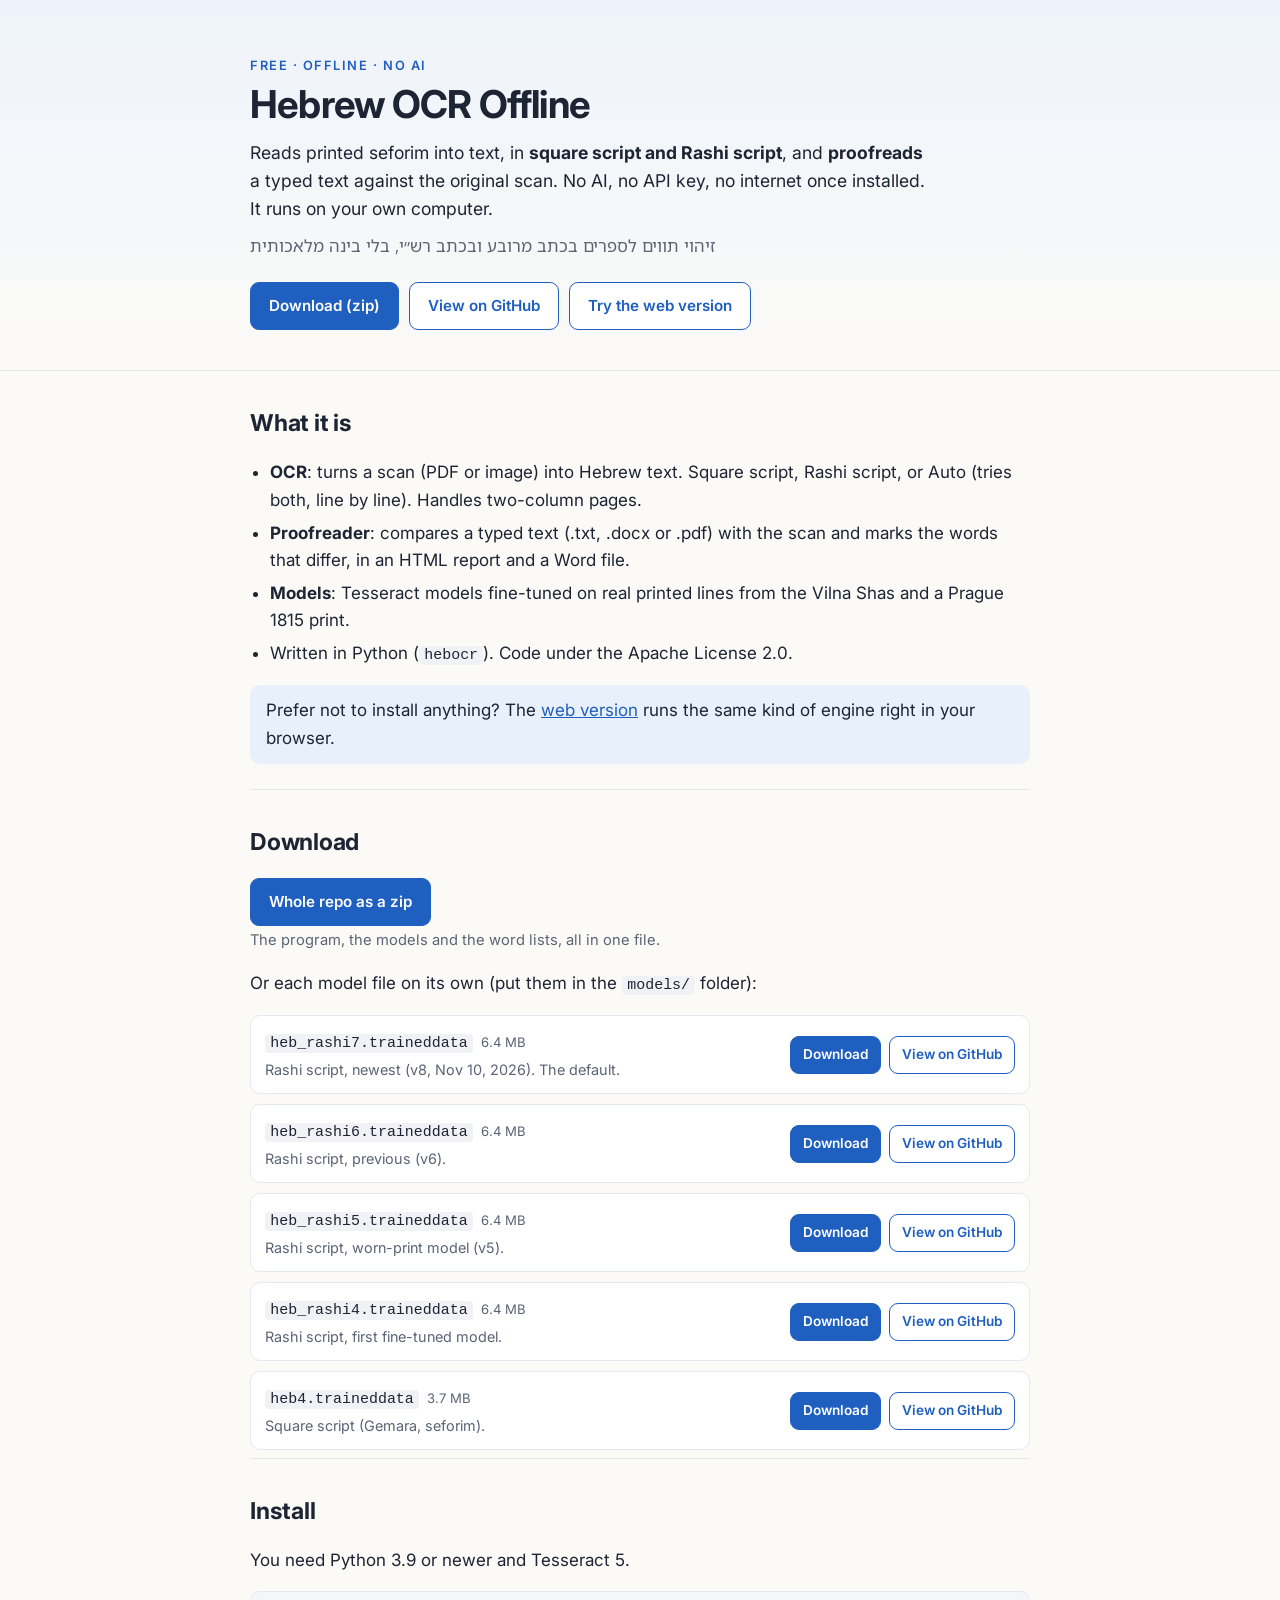
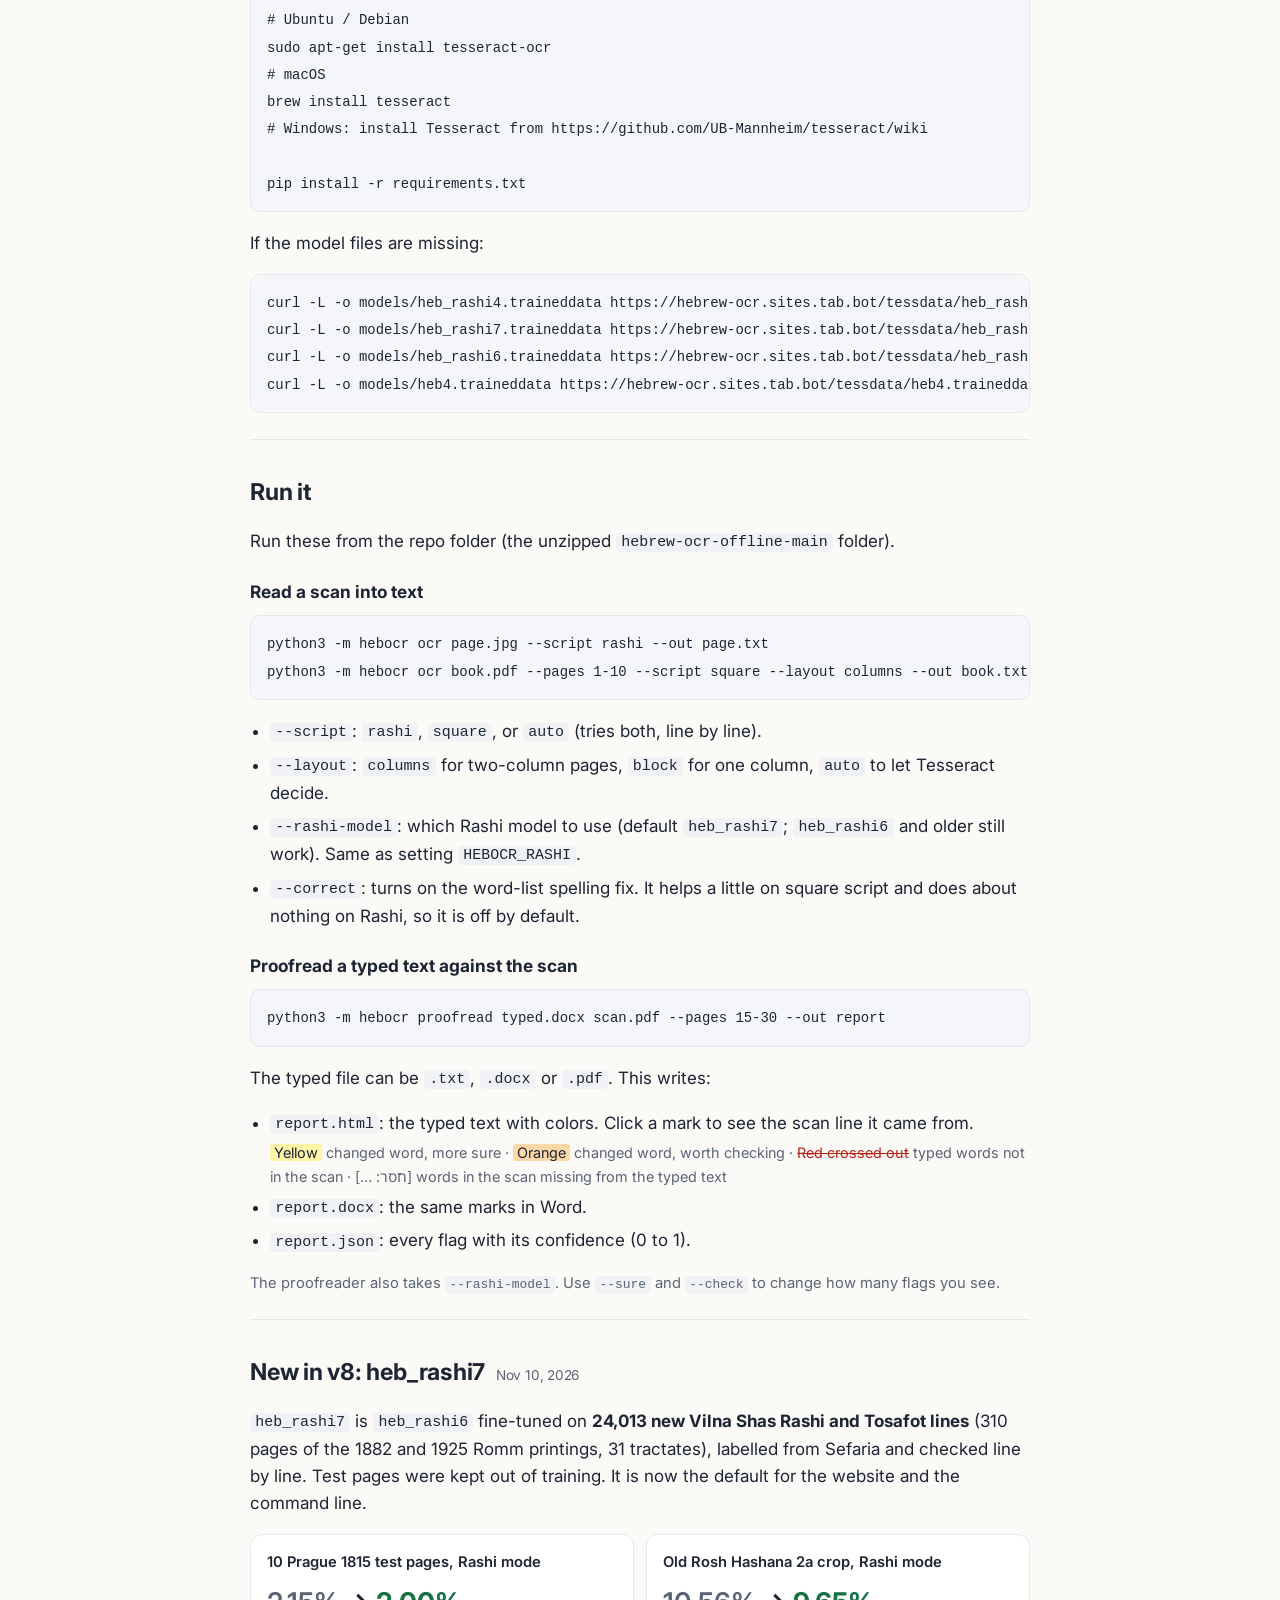
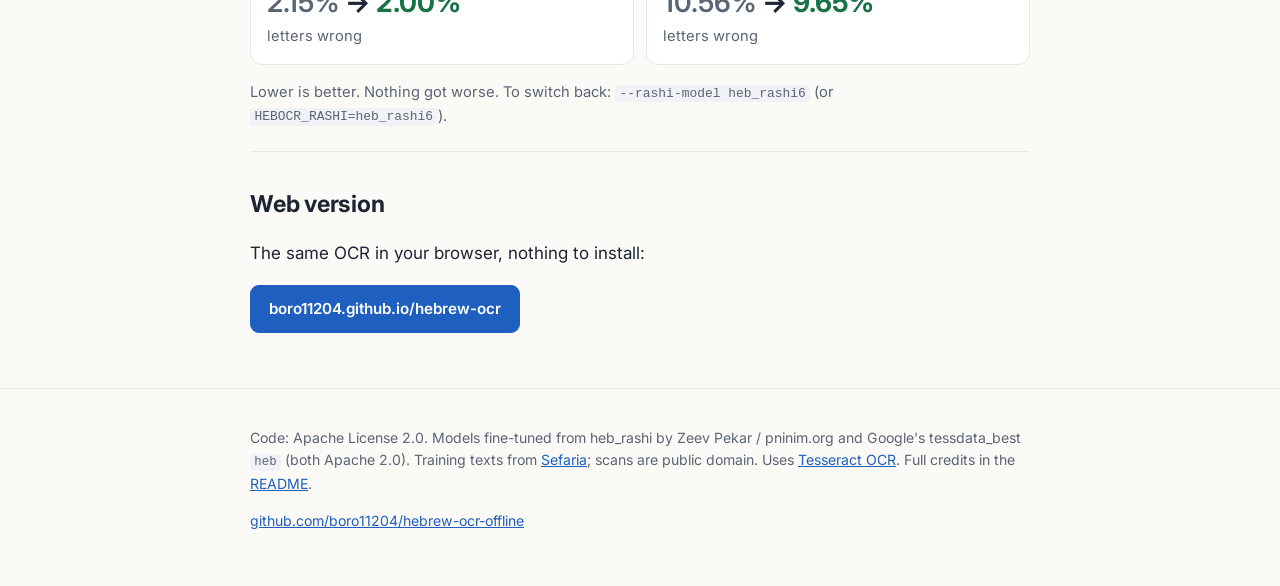
==== docs/index.html @ 025e0a25 "Add GitHub Pages site (docs/index.html + style.css)" ====
<!doctype html>
<html lang="en">
<head>
<meta charset="utf-8">
<meta name="viewport" content="width=device-width, initial-scale=1">
<title>Hebrew OCR Offline: free Rashi and square script OCR, no AI</title>
<meta name="description" content="Free, offline Hebrew OCR for printed seforim, in square and Rashi script, plus a proofreading tool. No AI, no API key, runs on your own computer.">
<meta property="og:title" content="Hebrew OCR Offline">
<meta property="og:description" content="Free, offline Hebrew OCR for printed seforim, in square and Rashi script, plus a proofreader. No AI.">
<link rel="preconnect" href="https://fonts.googleapis.com">
<link rel="preconnect" href="https://fonts.gstatic.com" crossorigin>
<link href="https://fonts.googleapis.com/css2?family=Noto+Sans+Hebrew:wght@400;600;700&family=Inter:wght@400;600;700&display=swap" rel="stylesheet">
<link rel="stylesheet" href="style.css?v=1">
</head>
<body>
<header class="hero">
  <div class="wrap">
    <p class="kicker">Free · Offline · No AI</p>
    <h1>Hebrew OCR Offline</h1>
    <p class="lead">Reads printed seforim into text, in <strong>square script and Rashi script</strong>, and <strong>proofreads</strong> a typed text against the original scan. No AI, no API key, no internet once installed. It runs on your own computer.</p>
    <p class="he" lang="he" dir="rtl">זיהוי תווים לספרים בכתב מרובע ובכתב רש״י, בלי בינה מלאכותית</p>
    <div class="cta">
      <a class="btn" href="https://github.com/boro11204/hebrew-ocr-offline/archive/refs/heads/main.zip">Download (zip)</a>
      <a class="btn ghost" href="https://github.com/boro11204/hebrew-ocr-offline">View on GitHub</a>
      <a class="btn ghost" href="https://boro11204.github.io/hebrew-ocr/">Try the web version</a>
    </div>
  </div>
</header>

<main class="wrap">

  <section id="what">
    <h2>What it is</h2>
    <ul class="points">
      <li><strong>OCR</strong>: turns a scan (PDF or image) into Hebrew text. Square script, Rashi script, or Auto (tries both, line by line). Handles two-column pages.</li>
      <li><strong>Proofreader</strong>: compares a typed text (.txt, .docx or .pdf) with the scan and marks the words that differ, in an HTML report and a Word file.</li>
      <li><strong>Models</strong>: Tesseract models fine-tuned on real printed lines from the Vilna Shas and a Prague 1815 print.</li>
      <li>Written in Python (<code>hebocr</code>). Code under the Apache License 2.0.</li>
    </ul>
    <p class="note">Prefer not to install anything? The <a href="https://boro11204.github.io/hebrew-ocr/">web version</a> runs the same kind of engine right in your browser.</p>
  </section>

  <section id="download">
    <h2>Download</h2>
    <p><a class="btn" href="https://github.com/boro11204/hebrew-ocr-offline/archive/refs/heads/main.zip">Whole repo as a zip</a><br><span class="muted">The program, the models and the word lists, all in one file.</span></p>
    <p>Or each model file on its own (put them in the <code>models/</code> folder):</p>
    <ul class="models">
      <li class="model">
        <div><code>heb_rashi7.traineddata</code><span class="size">6.4 MB</span><p>Rashi script, newest (v8, Nov 10, 2026). The default.</p></div>
        <div class="btns"><a class="btn small" href="https://github.com/boro11204/hebrew-ocr-offline/raw/main/models/heb_rashi7.traineddata" download>Download</a><a class="btn small ghost" href="https://github.com/boro11204/hebrew-ocr-offline/blob/main/models/heb_rashi7.traineddata">View on GitHub</a></div>
      </li>
      <li class="model">
        <div><code>heb_rashi6.traineddata</code><span class="size">6.4 MB</span><p>Rashi script, previous (v6).</p></div>
        <div class="btns"><a class="btn small" href="https://github.com/boro11204/hebrew-ocr-offline/raw/main/models/heb_rashi6.traineddata" download>Download</a><a class="btn small ghost" href="https://github.com/boro11204/hebrew-ocr-offline/blob/main/models/heb_rashi6.traineddata">View on GitHub</a></div>
      </li>
      <li class="model">
        <div><code>heb_rashi5.traineddata</code><span class="size">6.4 MB</span><p>Rashi script, worn-print model (v5).</p></div>
        <div class="btns"><a class="btn small" href="https://github.com/boro11204/hebrew-ocr-offline/raw/main/models/heb_rashi5.traineddata" download>Download</a><a class="btn small ghost" href="https://github.com/boro11204/hebrew-ocr-offline/blob/main/models/heb_rashi5.traineddata">View on GitHub</a></div>
      </li>
      <li class="model">
        <div><code>heb_rashi4.traineddata</code><span class="size">6.4 MB</span><p>Rashi script, first fine-tuned model.</p></div>
        <div class="btns"><a class="btn small" href="https://github.com/boro11204/hebrew-ocr-offline/raw/main/models/heb_rashi4.traineddata" download>Download</a><a class="btn small ghost" href="https://github.com/boro11204/hebrew-ocr-offline/blob/main/models/heb_rashi4.traineddata">View on GitHub</a></div>
      </li>
      <li class="model">
        <div><code>heb4.traineddata</code><span class="size">3.7 MB</span><p>Square script (Gemara, seforim).</p></div>
        <div class="btns"><a class="btn small" href="https://github.com/boro11204/hebrew-ocr-offline/raw/main/models/heb4.traineddata" download>Download</a><a class="btn small ghost" href="https://github.com/boro11204/hebrew-ocr-offline/blob/main/models/heb4.traineddata">View on GitHub</a></div>
      </li>
    </ul>
  </section>

  <section id="install">
    <h2>Install</h2>
    <p>You need Python 3.9 or newer and Tesseract 5.</p>
<pre><code># Ubuntu / Debian
sudo apt-get install tesseract-ocr
# macOS
brew install tesseract
# Windows: install Tesseract from https://github.com/UB-Mannheim/tesseract/wiki

pip install -r requirements.txt</code></pre>
    <p>If the model files are missing:</p>
<pre><code>curl -L -o models/heb_rashi4.traineddata https://hebrew-ocr.sites.tab.bot/tessdata/heb_rashi4.traineddata
curl -L -o models/heb_rashi7.traineddata https://hebrew-ocr.sites.tab.bot/tessdata/heb_rashi7.traineddata
curl -L -o models/heb_rashi6.traineddata https://hebrew-ocr.sites.tab.bot/tessdata/heb_rashi6.traineddata
curl -L -o models/heb4.traineddata https://hebrew-ocr.sites.tab.bot/tessdata/heb4.traineddata</code></pre>
  </section>

  <section id="use">
    <h2>Run it</h2>
    <p>Run these from the repo folder (the unzipped <code>hebrew-ocr-offline-main</code> folder).</p>
    <h3>Read a scan into text</h3>
<pre><code>python3 -m hebocr ocr page.jpg --script rashi --out page.txt
python3 -m hebocr ocr book.pdf --pages 1-10 --script square --layout columns --out book.txt</code></pre>
    <ul class="opts">
      <li><code>--script</code>: <code>rashi</code>, <code>square</code>, or <code>auto</code> (tries both, line by line).</li>
      <li><code>--layout</code>: <code>columns</code> for two-column pages, <code>block</code> for one column, <code>auto</code> to let Tesseract decide.</li>
      <li><code>--rashi-model</code>: which Rashi model to use (default <code>heb_rashi7</code>; <code>heb_rashi6</code> and older still work). Same as setting <code>HEBOCR_RASHI</code>.</li>
      <li><code>--correct</code>: turns on the word-list spelling fix. It helps a little on square script and does about nothing on Rashi, so it is off by default.</li>
    </ul>
    <h3>Proofread a typed text against the scan</h3>
<pre><code>python3 -m hebocr proofread typed.docx scan.pdf --pages 15-30 --out report</code></pre>
    <p>The typed file can be <code>.txt</code>, <code>.docx</code> or <code>.pdf</code>. This writes:</p>
    <ul class="opts">
      <li><code>report.html</code>: the typed text with colors. Click a mark to see the scan line it came from.
        <span class="legend"><span class="y">Yellow</span> changed word, more sure · <span class="o">Orange</span> changed word, worth checking · <span class="r">Red crossed out</span> typed words not in the scan · <span lang="he" dir="rtl">[חסר: …]</span> words in the scan missing from the typed text</span></li>
      <li><code>report.docx</code>: the same marks in Word.</li>
      <li><code>report.json</code>: every flag with its confidence (0 to 1).</li>
    </ul>
    <p class="muted">The proofreader also takes <code>--rashi-model</code>. Use <code>--sure</code> and <code>--check</code> to change how many flags you see.</p>
  </section>

  <section id="v8">
    <h2>New in v8: heb_rashi7 <span class="date">Nov 10, 2026</span></h2>
    <p><code>heb_rashi7</code> is <code>heb_rashi6</code> fine-tuned on <strong>24,013 new Vilna Shas Rashi and Tosafot lines</strong> (310 pages of the 1882 and 1925 Romm printings, 31 tractates), labelled from Sefaria and checked line by line. Test pages were kept out of training. It is now the default for the website and the command line.</p>
    <div class="stats">
      <div class="stat">
        <p class="label">10 Prague 1815 test pages, Rashi mode</p>
        <p class="nums"><span class="old">2.15%</span> → <span class="new">2.00%</span></p>
        <p class="muted">letters wrong</p>
      </div>
      <div class="stat">
        <p class="label">Old Rosh Hashana 2a crop, Rashi mode</p>
        <p class="nums"><span class="old">10.56%</span> → <span class="new">9.65%</span></p>
        <p class="muted">letters wrong</p>
      </div>
    </div>
    <p class="muted">Lower is better. Nothing got worse. To switch back: <code>--rashi-model heb_rashi6</code> (or <code>HEBOCR_RASHI=heb_rashi6</code>).</p>
  </section>

  <section id="web">
    <h2>Web version</h2>
    <p>The same OCR in your browser, nothing to install:</p>
    <p><a class="btn" href="https://boro11204.github.io/hebrew-ocr/">boro11204.github.io/hebrew-ocr</a></p>
  </section>

</main>

<footer>
  <div class="wrap">
    <p>Code: Apache License 2.0. Models fine-tuned from heb_rashi by Zeev Pekar / pninim.org and Google's tessdata_best <code>heb</code> (both Apache 2.0). Training texts from <a href="https://www.sefaria.org">Sefaria</a>; scans are public domain. Uses <a href="https://github.com/tesseract-ocr/tesseract">Tesseract OCR</a>. Full credits in the <a href="https://github.com/boro11204/hebrew-ocr-offline#licenses-and-credits">README</a>.</p>
    <p><a href="https://github.com/boro11204/hebrew-ocr-offline">github.com/boro11204/hebrew-ocr-offline</a></p>
  </div>
</footer>
</body>
</html>
---- docs/style.css ----
*{box-sizing:border-box}
:root{--ink:#1d2433;--muted:#5b6475;--line:#e3e7ee;--bg:#fbfaf7;--card:#fff;--accent:#1f5fbf;--accent-soft:#e8f0fc;--good:#177245}
html{-webkit-text-size-adjust:100%}
body{margin:0;font-family:Inter,"Noto Sans Hebrew",system-ui,-apple-system,"Segoe UI",Roboto,Arial,sans-serif;color:var(--ink);background:var(--bg);line-height:1.6;font-size:17px}
.wrap{max-width:820px;margin:0 auto;padding:0 20px}
a{color:var(--accent)}
code{font-family:ui-monospace,SFMono-Regular,Menlo,Consolas,"Liberation Mono",monospace;font-size:.88em;background:#f0f2f6;padding:.1em .35em;border-radius:4px;overflow-wrap:anywhere}
pre{background:#f4f6f9;border:1px solid var(--line);border-radius:10px;padding:14px 16px;overflow-x:auto;margin:10px 0 18px}
pre code{background:none;padding:0;font-size:.82em;line-height:1.55;overflow-wrap:normal;white-space:pre}
.hero{background:linear-gradient(180deg,#eef3fb 0%,var(--bg) 100%);border-bottom:1px solid var(--line);padding:56px 0 40px}
.kicker{margin:0 0 6px;font-size:.8rem;letter-spacing:.12em;text-transform:uppercase;color:var(--accent);font-weight:600}
h1{margin:0 0 12px;font-size:2.4rem;line-height:1.15;letter-spacing:-.02em}
.lead{font-size:1.1rem;margin:0 0 10px;max-width:680px}
.he{font-family:"Noto Sans Hebrew",sans-serif;color:var(--muted);margin:0 0 22px;font-size:1.05rem;text-align:left}
.cta{display:flex;flex-wrap:wrap;gap:10px}
.btn{display:inline-block;background:var(--accent);color:#fff;text-decoration:none;font-weight:600;padding:11px 18px;border-radius:9px;border:1px solid var(--accent);font-size:.95rem}
.btn:hover{filter:brightness(1.08)}
.btn.ghost{background:#fff;color:var(--accent)}
.btn.small{padding:7px 12px;font-size:.85rem}
section{padding:34px 0 8px;border-bottom:1px solid var(--line)}
section:last-of-type{border-bottom:0}
h2{font-size:1.45rem;margin:0 0 12px;letter-spacing:-.01em}
h3{font-size:1.08rem;margin:22px 0 4px}
.date{font-size:.85rem;font-weight:400;color:var(--muted);margin-left:6px}
.points,.opts{padding-left:20px}
.points li,.opts li{margin:6px 0}
.muted{color:var(--muted);font-size:.92rem}
.note{background:var(--accent-soft);border-radius:10px;padding:12px 16px}
.models{list-style:none;padding:0;margin:8px 0 0;display:grid;gap:10px}
.model{display:flex;justify-content:space-between;align-items:center;gap:12px;flex-wrap:wrap;background:var(--card);border:1px solid var(--line);border-radius:10px;padding:12px 14px}
.model p{margin:2px 0 0;color:var(--muted);font-size:.9rem}
.model .size{margin-left:8px;color:var(--muted);font-size:.82rem}
.btns{display:flex;gap:8px;flex-wrap:wrap}
.legend{display:block;margin-top:4px;font-size:.9rem;color:var(--muted)}
.legend .y{background:#fff3a8;color:var(--ink);padding:0 4px;border-radius:3px}
.legend .o{background:#ffd8a8;color:var(--ink);padding:0 4px;border-radius:3px}
.legend .r{color:#b42318;text-decoration:line-through}
.stats{display:grid;grid-template-columns:1fr 1fr;gap:12px;margin:16px 0}
.stat{background:var(--card);border:1px solid var(--line);border-radius:12px;padding:16px}
.stat p{margin:0}
.stat .label{font-weight:600;font-size:.92rem}
.stat .nums{font-size:1.7rem;font-weight:700;margin:6px 0 0}
.stat .old{color:var(--muted);font-weight:600}
.stat .new{color:var(--good)}
footer{border-top:1px solid var(--line);margin-top:30px;padding:24px 0 40px;font-size:.88rem;color:var(--muted)}
@media (max-width:600px){
  body{font-size:16px}
  .hero{padding:38px 0 28px}
  h1{font-size:1.9rem}
  .stats{grid-template-columns:1fr}
  .cta .btn{flex:1 1 100%;text-align:center}
}
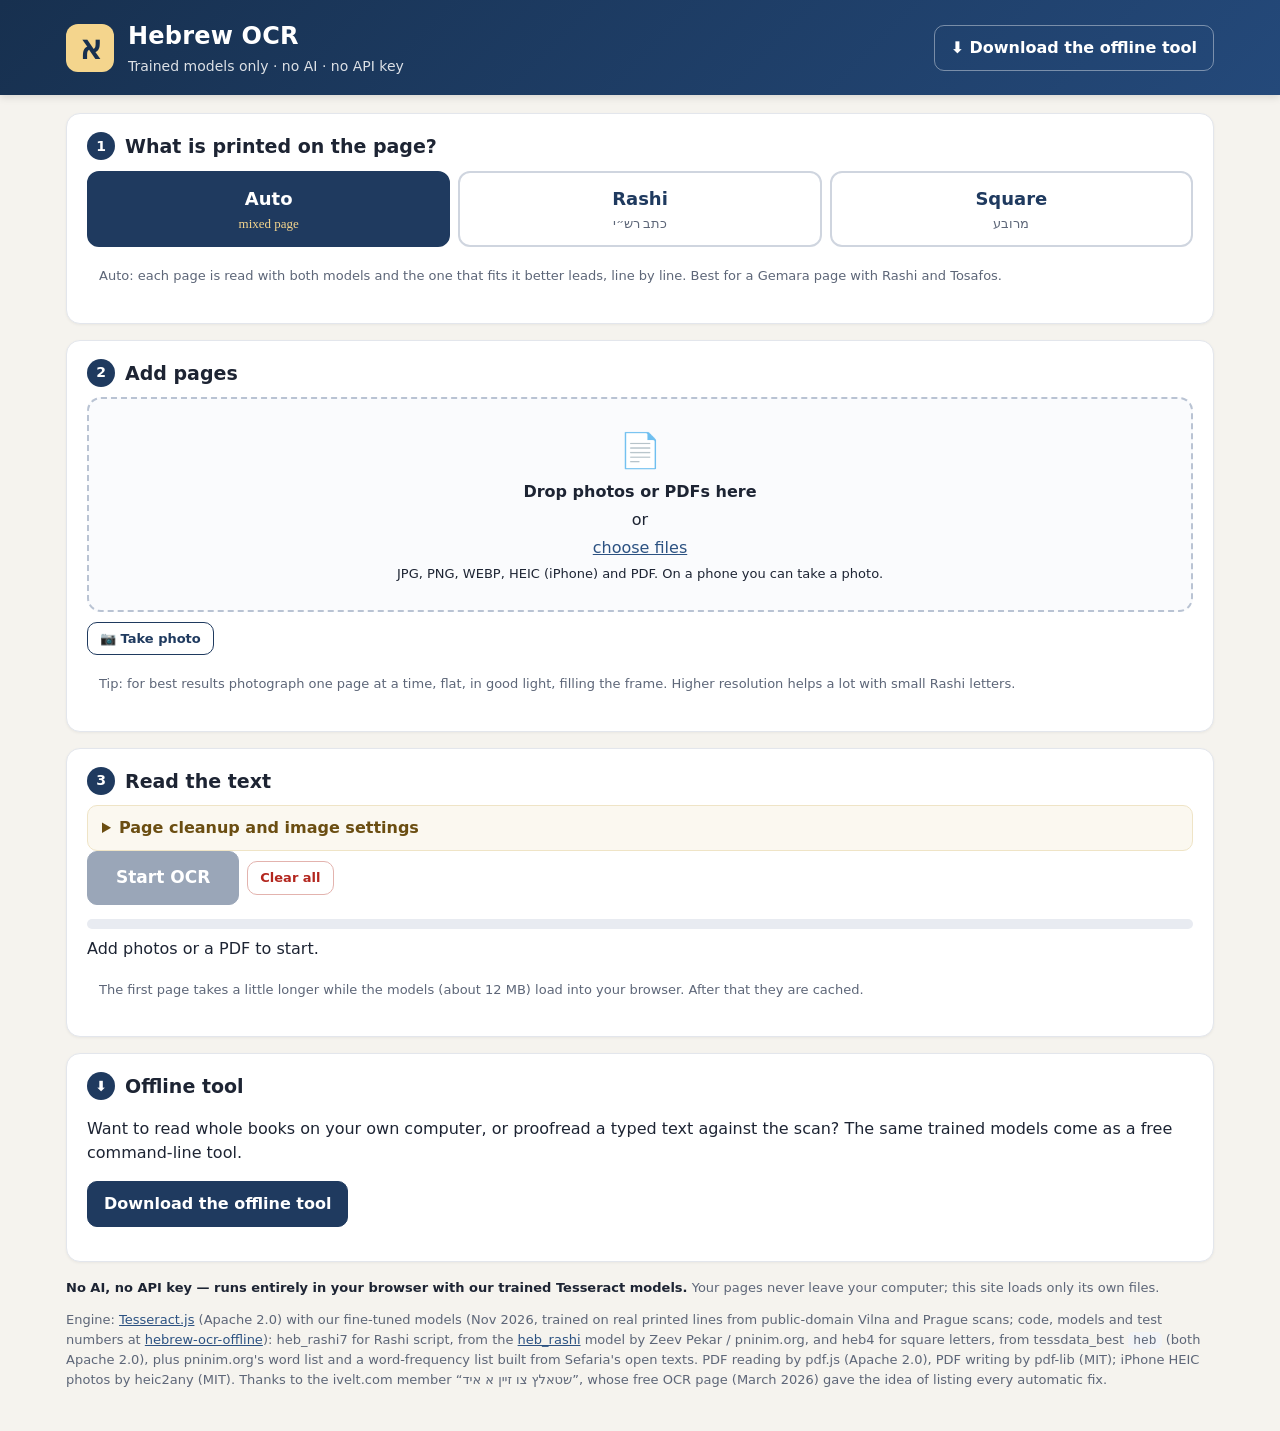
==== commit 7365a5c5: "v9: the GitHub Pages site is now a working OCR page with our trained models only (no AI, no API key)" ====
--- a/docs/index.html
+++ b/docs/index.html
@@ -3,143 +3,107 @@
 <head>
 <meta charset="utf-8">
 <meta name="viewport" content="width=device-width, initial-scale=1">
-<title>Hebrew OCR Offline: free Rashi and square script OCR, no AI</title>
-<meta name="description" content="Free, offline Hebrew OCR for printed seforim, in square and Rashi script, plus a proofreading tool. No AI, no API key, runs on your own computer.">
-<meta property="og:title" content="Hebrew OCR Offline">
-<meta property="og:description" content="Free, offline Hebrew OCR for printed seforim, in square and Rashi script, plus a proofreader. No AI.">
-<link rel="preconnect" href="https://fonts.googleapis.com">
-<link rel="preconnect" href="https://fonts.gstatic.com" crossorigin>
-<link href="https://fonts.googleapis.com/css2?family=Noto+Sans+Hebrew:wght@400;600;700&family=Inter:wght@400;600;700&display=swap" rel="stylesheet">
-<link rel="stylesheet" href="style.css?v=1">
+<title>Hebrew OCR — trained models only, no AI, no key</title>
+<meta name="description" content="Free Hebrew OCR in your browser with our own trained Tesseract models: seforim, Rashi script, old prints and Yiddish to editable text, Word, TXT or searchable PDF. No AI, no API key, nothing uploaded.">
+<meta property="og:title" content="Hebrew OCR — trained models only, no AI">
+<meta property="og:description" content="Photo or PDF in, Hebrew text out. Runs entirely in your browser with our trained models. No AI, no API key.">
+<meta name="theme-color" content="#1f3a5f">
+<link rel="icon" href="data:image/svg+xml,%3Csvg xmlns='http://www.w3.org/2000/svg' viewBox='0 0 64 64'%3E%3Crect width='64' height='64' rx='14' fill='%231f3a5f'/%3E%3Ctext x='32' y='46' font-size='38' text-anchor='middle' fill='%23f4d58d' font-family='serif'%3E%D7%90%3C/text%3E%3C/svg%3E">
+<link rel="stylesheet" href="style.css?v=12">
 </head>
 <body>
-<header class="hero">
-  <div class="wrap">
-    <p class="kicker">Free · Offline · No AI</p>
-    <h1>Hebrew OCR Offline</h1>
-    <p class="lead">Reads printed seforim into text, in <strong>square script and Rashi script</strong>, and <strong>proofreads</strong> a typed text against the original scan. No AI, no API key, no internet once installed. It runs on your own computer.</p>
-    <p class="he" lang="he" dir="rtl">זיהוי תווים לספרים בכתב מרובע ובכתב רש״י, בלי בינה מלאכותית</p>
-    <div class="cta">
-      <a class="btn" href="https://github.com/boro11204/hebrew-ocr-offline/archive/refs/heads/main.zip">Download (zip)</a>
-      <a class="btn ghost" href="https://github.com/boro11204/hebrew-ocr-offline">View on GitHub</a>
-      <a class="btn ghost" href="https://boro11204.github.io/hebrew-ocr/">Try the web version</a>
-    </div>
+<header class="top">
+  <div class="wrap top-in">
+    <div class="brand"><span class="logo">א</span><div><h1>Hebrew OCR</h1><p>Trained models only · no AI · no API key</p></div></div>
+    <a class="ghost btnlink" href="offline.html">⬇ Download the offline tool</a>
   </div>
 </header>
 
 <main class="wrap">
-
-  <section id="what">
-    <h2>What it is</h2>
-    <ul class="points">
-      <li><strong>OCR</strong>: turns a scan (PDF or image) into Hebrew text. Square script, Rashi script, or Auto (tries both, line by line). Handles two-column pages.</li>
-      <li><strong>Proofreader</strong>: compares a typed text (.txt, .docx or .pdf) with the scan and marks the words that differ, in an HTML report and a Word file.</li>
-      <li><strong>Models</strong>: Tesseract models fine-tuned on real printed lines from the Vilna Shas and a Prague 1815 print.</li>
-      <li>Written in Python (<code>hebocr</code>). Code under the Apache License 2.0.</li>
-    </ul>
-    <p class="note">Prefer not to install anything? The <a href="https://boro11204.github.io/hebrew-ocr/">web version</a> runs the same kind of engine right in your browser.</p>
+  <!-- SCRIPT (mode switch) -->
+  <section class="card" id="scriptCard">
+    <div class="step-h"><span class="num">1</span><h2>What is printed on the page?</h2></div>
+    <div id="scriptSeg" class="seg" role="radiogroup" aria-label="Script">
+      <button type="button" role="radio" data-v="mixed">Auto<small>mixed page</small></button>
+      <button type="button" role="radio" data-v="rashi">Rashi<small>כתב רש״י</small></button>
+      <button type="button" role="radio" data-v="square">Square<small>מרובע</small></button>
+    </div>
+    <p id="scriptHint" class="muted small"></p>
   </section>
 
-  <section id="download">
-    <h2>Download</h2>
-    <p><a class="btn" href="https://github.com/boro11204/hebrew-ocr-offline/archive/refs/heads/main.zip">Whole repo as a zip</a><br><span class="muted">The program, the models and the word lists, all in one file.</span></p>
-    <p>Or each model file on its own (put them in the <code>models/</code> folder):</p>
-    <ul class="models">
-      <li class="model">
-        <div><code>heb_rashi7.traineddata</code><span class="size">6.4 MB</span><p>Rashi script, newest (v8, Nov 10, 2026). The default.</p></div>
-        <div class="btns"><a class="btn small" href="https://github.com/boro11204/hebrew-ocr-offline/raw/main/models/heb_rashi7.traineddata" download>Download</a><a class="btn small ghost" href="https://github.com/boro11204/hebrew-ocr-offline/blob/main/models/heb_rashi7.traineddata">View on GitHub</a></div>
-      </li>
-      <li class="model">
-        <div><code>heb_rashi6.traineddata</code><span class="size">6.4 MB</span><p>Rashi script, previous (v6).</p></div>
-        <div class="btns"><a class="btn small" href="https://github.com/boro11204/hebrew-ocr-offline/raw/main/models/heb_rashi6.traineddata" download>Download</a><a class="btn small ghost" href="https://github.com/boro11204/hebrew-ocr-offline/blob/main/models/heb_rashi6.traineddata">View on GitHub</a></div>
-      </li>
-      <li class="model">
-        <div><code>heb_rashi5.traineddata</code><span class="size">6.4 MB</span><p>Rashi script, worn-print model (v5).</p></div>
-        <div class="btns"><a class="btn small" href="https://github.com/boro11204/hebrew-ocr-offline/raw/main/models/heb_rashi5.traineddata" download>Download</a><a class="btn small ghost" href="https://github.com/boro11204/hebrew-ocr-offline/blob/main/models/heb_rashi5.traineddata">View on GitHub</a></div>
-      </li>
-      <li class="model">
-        <div><code>heb_rashi4.traineddata</code><span class="size">6.4 MB</span><p>Rashi script, first fine-tuned model.</p></div>
-        <div class="btns"><a class="btn small" href="https://github.com/boro11204/hebrew-ocr-offline/raw/main/models/heb_rashi4.traineddata" download>Download</a><a class="btn small ghost" href="https://github.com/boro11204/hebrew-ocr-offline/blob/main/models/heb_rashi4.traineddata">View on GitHub</a></div>
-      </li>
-      <li class="model">
-        <div><code>heb4.traineddata</code><span class="size">3.7 MB</span><p>Square script (Gemara, seforim).</p></div>
-        <div class="btns"><a class="btn small" href="https://github.com/boro11204/hebrew-ocr-offline/raw/main/models/heb4.traineddata" download>Download</a><a class="btn small ghost" href="https://github.com/boro11204/hebrew-ocr-offline/blob/main/models/heb4.traineddata">View on GitHub</a></div>
-      </li>
-    </ul>
+  <!-- FILES -->
+  <section class="card" id="filesCard">
+    <div class="step-h"><span class="num">2</span><h2>Add pages</h2></div>
+    <label id="drop" class="drop" tabindex="0">
+      <input id="fileInput" type="file" multiple accept="image/*,.heic,.heif,application/pdf,.pdf">
+      <div class="drop-in">
+        <div class="drop-icon">📄</div>
+        <b>Drop photos or PDFs here</b> or <span class="link">choose files</span>
+        <small>JPG, PNG, WEBP, HEIC (iPhone) and PDF. On a phone you can take a photo.</small>
+      </div>
+    </label>
+    <div class="row wrap-row">
+      <label class="ghost small camera"><input id="camInput" type="file" accept="image/*" capture="environment">📷 Take photo</label>
+      <span id="pdfBox" class="hidden pdfbox">PDF <b id="pdfName"></b> has <b id="pdfCount"></b> pages. Pages: <input id="pdfRange" value="all" size="10" aria-label="PDF page range"> <button id="btnPdfAdd" class="ghost small">Add these pages</button> <button id="btnPdfCancel" class="ghost small">Cancel</button></span>
+    </div>
+    <p class="muted small">Tip: for best results photograph one page at a time, flat, in good light, filling the frame. Higher resolution helps a lot with small Rashi letters.</p>
+    <div id="thumbs" class="thumbs"></div>
   </section>
 
-  <section id="install">
-    <h2>Install</h2>
-    <p>You need Python 3.9 or newer and Tesseract 5.</p>
-<pre><code># Ubuntu / Debian
-sudo apt-get install tesseract-ocr
-# macOS
-brew install tesseract
-# Windows: install Tesseract from https://github.com/UB-Mannheim/tesseract/wiki
-
-pip install -r requirements.txt</code></pre>
-    <p>If the model files are missing:</p>
-<pre><code>curl -L -o models/heb_rashi4.traineddata https://hebrew-ocr.sites.tab.bot/tessdata/heb_rashi4.traineddata
-curl -L -o models/heb_rashi7.traineddata https://hebrew-ocr.sites.tab.bot/tessdata/heb_rashi7.traineddata
-curl -L -o models/heb_rashi6.traineddata https://hebrew-ocr.sites.tab.bot/tessdata/heb_rashi6.traineddata
-curl -L -o models/heb4.traineddata https://hebrew-ocr.sites.tab.bot/tessdata/heb4.traineddata</code></pre>
+  <!-- RUN -->
+  <section class="card" id="runCard">
+    <div class="step-h"><span class="num">3</span><h2>Read the text</h2></div>
+    <details class="howto"><summary>Page cleanup and image settings</summary>
+      <div class="modes">
+        <label>Black &amp; white <select id="binarizeSel"><option value="auto">Auto</option><option value="adaptive">Adaptive (shadows, phone photos)</option><option value="otsu">Simple (clean scans)</option></select></label>
+        <label class="chk"><input type="checkbox" id="straightenChk" checked> Straighten curved lines (book photos)</label>
+        <label class="chk"><input type="checkbox" id="cleanChk" checked> Page cleanup: skip headers, page numbers, margin notes and specks</label>
+      </div>
+      <p class="muted small">Every page is enlarged to the best size for its letters, contrast-boosted, de-speckled, deskewed, curved lines are straightened, headers, page numbers, catchwords, margin notes and specks are removed (page cleanup, can be turned off), columns are found and read right to left.</p>
+    </details>
+    <div class="row wrap-row">
+      <button id="btnRun" class="primary big" disabled>Start OCR</button>
+      <button id="btnStop" class="ghost hidden">Pause</button>
+      <button id="btnRetryFailed" class="ghost hidden">Retry failed pages</button>
+      <button id="btnClear" class="ghost danger small">Clear all</button>
+    </div>
+    <div class="progress" aria-hidden="true"><div id="bar"></div></div>
+    <p id="status" class="msg" role="status">Add photos or a PDF to start.</p>
+    <p class="muted small">The first page takes a little longer while the models (about 12 MB) load into your browser. After that they are cached.</p>
   </section>
 
-  <section id="use">
-    <h2>Run it</h2>
-    <p>Run these from the repo folder (the unzipped <code>hebrew-ocr-offline-main</code> folder).</p>
-    <h3>Read a scan into text</h3>
-<pre><code>python3 -m hebocr ocr page.jpg --script rashi --out page.txt
-python3 -m hebocr ocr book.pdf --pages 1-10 --script square --layout columns --out book.txt</code></pre>
-    <ul class="opts">
-      <li><code>--script</code>: <code>rashi</code>, <code>square</code>, or <code>auto</code> (tries both, line by line).</li>
-      <li><code>--layout</code>: <code>columns</code> for two-column pages, <code>block</code> for one column, <code>auto</code> to let Tesseract decide.</li>
-      <li><code>--rashi-model</code>: which Rashi model to use (default <code>heb_rashi7</code>; <code>heb_rashi6</code> and older still work). Same as setting <code>HEBOCR_RASHI</code>.</li>
-      <li><code>--correct</code>: turns on the word-list spelling fix. It helps a little on square script and does about nothing on Rashi, so it is off by default.</li>
-    </ul>
-    <h3>Proofread a typed text against the scan</h3>
-<pre><code>python3 -m hebocr proofread typed.docx scan.pdf --pages 15-30 --out report</code></pre>
-    <p>The typed file can be <code>.txt</code>, <code>.docx</code> or <code>.pdf</code>. This writes:</p>
-    <ul class="opts">
-      <li><code>report.html</code>: the typed text with colors. Click a mark to see the scan line it came from.
-        <span class="legend"><span class="y">Yellow</span> changed word, more sure · <span class="o">Orange</span> changed word, worth checking · <span class="r">Red crossed out</span> typed words not in the scan · <span lang="he" dir="rtl">[חסר: …]</span> words in the scan missing from the typed text</span></li>
-      <li><code>report.docx</code>: the same marks in Word.</li>
-      <li><code>report.json</code>: every flag with its confidence (0 to 1).</li>
-    </ul>
-    <p class="muted">The proofreader also takes <code>--rashi-model</code>. Use <code>--sure</code> and <code>--check</code> to change how many flags you see.</p>
+  <!-- RESULTS -->
+  <section id="resultsCard" class="card hidden">
+    <div class="step-h between"><div class="row"><span class="num">✓</span><h2>Text</h2></div>
+      <div class="row wrap-row">
+        <button id="btnCopyAll" class="ghost small">Copy all</button>
+        <button id="btnTxt" class="ghost small">Download .txt</button>
+        <button id="btnDocx" class="primary small">Download Word (.docx)</button>
+        <button id="btnPdf" class="ghost small" title="Page images with a hidden, searchable text layer">Searchable PDF</button>
+      </div>
+    </div>
+    <div class="opts">
+      <label>Lines <select id="linesSel"><option value="keep">Keep line breaks as on the page</option><option value="join">Join lines into paragraphs</option></select></label>
+      <label>Nikud <select id="nikudSel"><option value="keep">Keep nikud &amp; te'amim (if printed)</option><option value="noteamim">Keep nikud, remove te'amim</option><option value="none">Remove all nikud</option></select></label>
+      <label>Word font <select id="fontSel"><option>David</option><option>Frank Ruehl</option><option>Times New Roman</option><option>Narkisim</option><option>Arial</option></select></label>
+    </div>
+    <p class="muted small">Check each page next to its picture. You can correct the text right in the box — downloads use your corrections. “What was done” under each page lists every clean-up step and every word that was fixed automatically. Lines like <b><bdi dir="rtl">[[רש״י]]</bdi></b> mark where each part of the page (Gemara, Rashi, Tosafos…) starts.</p>
+    <div id="pages"></div>
   </section>
 
-  <section id="v8">
-    <h2>New in v8: heb_rashi7 <span class="date">Nov 10, 2026</span></h2>
-    <p><code>heb_rashi7</code> is <code>heb_rashi6</code> fine-tuned on <strong>24,013 new Vilna Shas Rashi and Tosafot lines</strong> (310 pages of the 1882 and 1925 Romm printings, 31 tractates), labelled from Sefaria and checked line by line. Test pages were kept out of training. It is now the default for the website and the command line.</p>
-    <div class="stats">
-      <div class="stat">
-        <p class="label">10 Prague 1815 test pages, Rashi mode</p>
-        <p class="nums"><span class="old">2.15%</span> → <span class="new">2.00%</span></p>
-        <p class="muted">letters wrong</p>
-      </div>
-      <div class="stat">
-        <p class="label">Old Rosh Hashana 2a crop, Rashi mode</p>
-        <p class="nums"><span class="old">10.56%</span> → <span class="new">9.65%</span></p>
-        <p class="muted">letters wrong</p>
-      </div>
-    </div>
-    <p class="muted">Lower is better. Nothing got worse. To switch back: <code>--rashi-model heb_rashi6</code> (or <code>HEBOCR_RASHI=heb_rashi6</code>).</p>
+  <section class="card" id="offlineCard">
+    <div class="step-h"><span class="num">⬇</span><h2>Offline tool</h2></div>
+    <p>Want to read whole books on your own computer, or proofread a typed text against the scan? The same trained models come as a free command-line tool.</p>
+    <p><a class="primary btnlink" href="offline.html">Download the offline tool</a></p>
   </section>
-
-  <section id="web">
-    <h2>Web version</h2>
-    <p>The same OCR in your browser, nothing to install:</p>
-    <p><a class="btn" href="https://boro11204.github.io/hebrew-ocr/">boro11204.github.io/hebrew-ocr</a></p>
-  </section>
-
 </main>
 
-<footer>
-  <div class="wrap">
-    <p>Code: Apache License 2.0. Models fine-tuned from heb_rashi by Zeev Pekar / pninim.org and Google's tessdata_best <code>heb</code> (both Apache 2.0). Training texts from <a href="https://www.sefaria.org">Sefaria</a>; scans are public domain. Uses <a href="https://github.com/tesseract-ocr/tesseract">Tesseract OCR</a>. Full credits in the <a href="https://github.com/boro11204/hebrew-ocr-offline#licenses-and-credits">README</a>.</p>
-    <p><a href="https://github.com/boro11204/hebrew-ocr-offline">github.com/boro11204/hebrew-ocr-offline</a></p>
-  </div>
+<footer class="wrap foot">
+  <p><b>No AI, no API key — runs entirely in your browser with our trained Tesseract models.</b> Your pages never leave your computer; this site loads only its own files.</p>
+  <p>Engine: <a href="https://github.com/naptha/tesseract.js" target="_blank" rel="noopener">Tesseract.js</a> (Apache 2.0) with our fine-tuned models (Nov 2026, trained on real printed lines from public-domain Vilna and Prague scans; code, models and test numbers at <a href="https://github.com/boro11204/hebrew-ocr-offline" target="_blank" rel="noopener">hebrew-ocr-offline</a>): heb_rashi7 for Rashi script, from the <a href="https://gitlab.com/pninim.org/tessdata_heb_rashi" target="_blank" rel="noopener">heb_rashi</a> model by Zeev Pekar / pninim.org, and heb4 for square letters, from tessdata_best <code>heb</code> (both Apache 2.0), plus pninim.org's word list and a word-frequency list built from Sefaria's open texts. PDF reading by pdf.js (Apache 2.0), PDF writing by pdf-lib (MIT); iPhone HEIC photos by heic2any (MIT). Thanks to the ivelt.com member “שטאלץ צו זיין א איד”, whose free OCR page (March 2026) gave the idea of listing every automatic fix.</p>
 </footer>
+
+<dialog id="zoom"><img id="zoomImg" alt="Page"><button id="zoomClose" class="primary small">Close</button></dialog>
+<script type="module" src="app.js?v=12"></script>
 </body>
 </html>
--- a/docs/style.css
+++ b/docs/style.css
@@ -1,52 +1,116 @@
+:root{--ink:#1d2433;--muted:#5d6678;--line:#e3e6ec;--bg:#f5f3ee;--card:#fff;--brand:#1f3a5f;--brand2:#2c5282;--gold:#c9a24a;--ok:#2f7d4f;--err:#b3261e;--warn:#9a6700;
+--heb:"Frank Ruehl","Frank Ruehl CLM","David","Times New Roman","Noto Serif Hebrew","SBL Hebrew",serif}
 *{box-sizing:border-box}
-:root{--ink:#1d2433;--muted:#5b6475;--line:#e3e7ee;--bg:#fbfaf7;--card:#fff;--accent:#1f5fbf;--accent-soft:#e8f0fc;--good:#177245}
-html{-webkit-text-size-adjust:100%}
-body{margin:0;font-family:Inter,"Noto Sans Hebrew",system-ui,-apple-system,"Segoe UI",Roboto,Arial,sans-serif;color:var(--ink);background:var(--bg);line-height:1.6;font-size:17px}
-.wrap{max-width:820px;margin:0 auto;padding:0 20px}
-a{color:var(--accent)}
-code{font-family:ui-monospace,SFMono-Regular,Menlo,Consolas,"Liberation Mono",monospace;font-size:.88em;background:#f0f2f6;padding:.1em .35em;border-radius:4px;overflow-wrap:anywhere}
-pre{background:#f4f6f9;border:1px solid var(--line);border-radius:10px;padding:14px 16px;overflow-x:auto;margin:10px 0 18px}
-pre code{background:none;padding:0;font-size:.82em;line-height:1.55;overflow-wrap:normal;white-space:pre}
-.hero{background:linear-gradient(180deg,#eef3fb 0%,var(--bg) 100%);border-bottom:1px solid var(--line);padding:56px 0 40px}
-.kicker{margin:0 0 6px;font-size:.8rem;letter-spacing:.12em;text-transform:uppercase;color:var(--accent);font-weight:600}
-h1{margin:0 0 12px;font-size:2.4rem;line-height:1.15;letter-spacing:-.02em}
-.lead{font-size:1.1rem;margin:0 0 10px;max-width:680px}
-.he{font-family:"Noto Sans Hebrew",sans-serif;color:var(--muted);margin:0 0 22px;font-size:1.05rem;text-align:left}
-.cta{display:flex;flex-wrap:wrap;gap:10px}
-.btn{display:inline-block;background:var(--accent);color:#fff;text-decoration:none;font-weight:600;padding:11px 18px;border-radius:9px;border:1px solid var(--accent);font-size:.95rem}
-.btn:hover{filter:brightness(1.08)}
-.btn.ghost{background:#fff;color:var(--accent)}
-.btn.small{padding:7px 12px;font-size:.85rem}
-section{padding:34px 0 8px;border-bottom:1px solid var(--line)}
-section:last-of-type{border-bottom:0}
-h2{font-size:1.45rem;margin:0 0 12px;letter-spacing:-.01em}
-h3{font-size:1.08rem;margin:22px 0 4px}
-.date{font-size:.85rem;font-weight:400;color:var(--muted);margin-left:6px}
-.points,.opts{padding-left:20px}
-.points li,.opts li{margin:6px 0}
-.muted{color:var(--muted);font-size:.92rem}
-.note{background:var(--accent-soft);border-radius:10px;padding:12px 16px}
-.models{list-style:none;padding:0;margin:8px 0 0;display:grid;gap:10px}
-.model{display:flex;justify-content:space-between;align-items:center;gap:12px;flex-wrap:wrap;background:var(--card);border:1px solid var(--line);border-radius:10px;padding:12px 14px}
-.model p{margin:2px 0 0;color:var(--muted);font-size:.9rem}
-.model .size{margin-left:8px;color:var(--muted);font-size:.82rem}
-.btns{display:flex;gap:8px;flex-wrap:wrap}
-.legend{display:block;margin-top:4px;font-size:.9rem;color:var(--muted)}
-.legend .y{background:#fff3a8;color:var(--ink);padding:0 4px;border-radius:3px}
-.legend .o{background:#ffd8a8;color:var(--ink);padding:0 4px;border-radius:3px}
-.legend .r{color:#b42318;text-decoration:line-through}
-.stats{display:grid;grid-template-columns:1fr 1fr;gap:12px;margin:16px 0}
-.stat{background:var(--card);border:1px solid var(--line);border-radius:12px;padding:16px}
-.stat p{margin:0}
-.stat .label{font-weight:600;font-size:.92rem}
-.stat .nums{font-size:1.7rem;font-weight:700;margin:6px 0 0}
-.stat .old{color:var(--muted);font-weight:600}
-.stat .new{color:var(--good)}
-footer{border-top:1px solid var(--line);margin-top:30px;padding:24px 0 40px;font-size:.88rem;color:var(--muted)}
-@media (max-width:600px){
-  body{font-size:16px}
-  .hero{padding:38px 0 28px}
-  h1{font-size:1.9rem}
-  .stats{grid-template-columns:1fr}
-  .cta .btn{flex:1 1 100%;text-align:center}
+html,body{margin:0;background:var(--bg);color:var(--ink);font:16px/1.5 system-ui,-apple-system,"Segoe UI",Roboto,Arial,sans-serif}
+a{color:var(--brand2)}
+.wrap{max-width:1180px;margin:0 auto;padding:0 16px}
+.hidden{display:none!important}
+.top{background:linear-gradient(135deg,#17304f,#24497a);color:#fff;padding:18px 0;margin-bottom:18px;box-shadow:0 2px 8px #0002}
+.top-in{display:flex;align-items:center;justify-content:space-between;gap:12px}
+.brand{display:flex;gap:14px;align-items:center}
+.logo{width:48px;height:48px;border-radius:12px;background:#f4d58d;color:#17304f;display:grid;place-items:center;font:700 32px/1 var(--heb)}
+.brand h1{margin:0;font-size:24px;letter-spacing:.2px}
+.brand p{margin:2px 0 0;opacity:.85;font-size:14px}
+.top .ghost{color:#fff;border-color:#ffffff66;background:transparent}
+.card{background:var(--card);border:1px solid var(--line);border-radius:14px;padding:18px 20px;margin-bottom:16px;box-shadow:0 1px 3px #0000000d}
+.step-h{display:flex;align-items:center;gap:10px;margin-bottom:10px}
+.step-h h2{margin:0;font-size:19px}
+.between{justify-content:space-between;flex-wrap:wrap}
+.num{width:28px;height:28px;border-radius:50%;background:var(--brand);color:#fff;display:grid;place-items:center;font-weight:700;font-size:14px;flex:none}
+.row{display:flex;gap:8px;align-items:center}
+.wrap-row{flex-wrap:wrap}
+input[type=password],input[type=text],input:not([type]),select{font:inherit;padding:10px 12px;border:1px solid #cfd5df;border-radius:10px;background:#fff;min-width:0}
+select{width:100%}
+button,.camera{font:inherit;font-weight:600;border-radius:10px;padding:10px 16px;border:1px solid var(--brand);cursor:pointer;white-space:nowrap}
+.primary{background:var(--brand);color:#fff}
+.primary:hover{background:var(--brand2)}
+.primary:disabled{background:#9aa6b8;border-color:#9aa6b8;cursor:not-allowed}
+.ghost{background:#fff;color:var(--brand)}
+.ghost:hover{background:#eef3fa}
+.small{padding:6px 12px;font-size:14px}
+.big{padding:13px 28px;font-size:17px}
+.danger{color:var(--err);border-color:#e3b3ae}
+.badge{background:#e6f4ea;color:var(--ok);border-radius:99px;padding:2px 10px;font-size:13px;font-weight:600}
+.msg{min-height:1.4em;margin:8px 0 0}
+.msg.err{color:var(--err)} .msg.ok{color:var(--ok)} .msg.warn{color:var(--warn)}
+.muted{color:var(--muted)} small,.small{font-size:13px}
+.privacy{font-size:13px;color:var(--muted);margin:10px 0 0;background:#f7f9fc;border-radius:8px;padding:8px 10px}
+.howto{margin-top:10px;background:#fbf8f0;border:1px solid #efe4c6;border-radius:10px;padding:10px 14px}
+.howto summary{cursor:pointer;font-weight:600;color:#6b4e12}
+.howto ol{margin:8px 0;padding-left:22px}
+.grid2{display:grid;grid-template-columns:1fr 1fr;gap:14px}
+.grid2 label{display:flex;flex-direction:column;gap:4px;font-weight:600;font-size:14px}
+.grid2 small{font-weight:400}
+.limits{margin-top:14px;border-top:1px solid var(--line);padding-top:10px}
+.limits h3{font-size:16px;margin:4px 0}
+.limits ul{margin:6px 0;padding-left:20px;font-size:14.5px}
+.drop{display:block;border:2px dashed #b9c3d3;border-radius:14px;padding:26px 14px;text-align:center;cursor:pointer;background:#fafbfd;transition:.15s}
+.drop:hover,.drop.over{border-color:var(--brand2);background:#eef3fa}
+.drop input{display:none}
+.drop-in{display:flex;flex-direction:column;gap:4px;align-items:center}
+.drop-icon{font-size:34px}
+.link{color:var(--brand2);text-decoration:underline}
+.camera{display:inline-block;margin-top:10px}
+.camera input{display:none}
+.pdfbox{margin-top:10px;background:#fbf8f0;border:1px solid #efe4c6;border-radius:10px;padding:8px 10px;font-size:14px}
+.pdfbox input{width:110px;padding:5px 8px}
+.thumbs{display:flex;flex-wrap:wrap;gap:10px;margin-top:12px}
+.thumb{position:relative;width:92px;border:1px solid var(--line);border-radius:8px;overflow:hidden;background:#fff;font-size:11px;text-align:center}
+.thumb img{width:100%;height:120px;object-fit:cover;display:block;background:#eee}
+.thumb .cap{padding:2px 4px;white-space:nowrap;overflow:hidden;text-overflow:ellipsis}
+.thumb .x{position:absolute;top:3px;right:3px;width:22px;height:22px;padding:0;border-radius:50%;font-size:13px;line-height:1;background:#000a;color:#fff;border:0}
+.thumb .st{position:absolute;left:3px;top:3px;border-radius:6px;padding:0 5px;font-size:11px;font-weight:700;background:#fff}
+.st.done{color:var(--ok)} .st.err{color:var(--err)} .st.run{color:var(--brand2)}
+.progress{height:10px;border-radius:99px;background:#e8ebf1;margin-top:14px;overflow:hidden}
+#bar{height:100%;width:0;background:linear-gradient(90deg,var(--brand2),var(--gold));transition:width .4s}
+.page{display:grid;grid-template-columns:minmax(0,1fr) minmax(0,1.15fr);gap:14px;border-top:1px solid var(--line);padding:16px 0}
+.page:first-child{border-top:0}
+.page-h{grid-column:1/-1;display:flex;justify-content:space-between;align-items:center;gap:8px;flex-wrap:wrap}
+.page-h b{font-size:16px}
+.tag{font-size:12px;color:var(--muted);background:#f1f3f7;border-radius:99px;padding:2px 9px}
+.imgbox{border:1px solid var(--line);border-radius:10px;overflow:auto;max-height:78vh;background:#f0f0f0}
+.imgbox img{width:100%;display:block;cursor:zoom-in}
+textarea.out{width:100%;min-height:420px;height:78vh;resize:vertical;border:1px solid #cfd5df;border-radius:10px;padding:14px 16px;font:21px/1.65 var(--heb);direction:rtl;text-align:right;background:#fffef9;color:#1a1a1a}
+.err-box{color:var(--err);background:#fdf0ef;border-radius:10px;padding:12px}
+.foot{font-size:13px;color:var(--muted);padding-bottom:30px}
+dialog#zoom{border:0;padding:0;max-width:96vw;max-height:96vh;border-radius:12px;overflow:auto}
+dialog#zoom img{display:block;max-width:none;width:1600px}
+dialog#zoom button{position:sticky;bottom:10px;left:10px;margin:10px}
+code{background:#f1f3f7;border-radius:5px;padding:1px 5px}
+@media (max-width:760px){
+  .grid2{grid-template-columns:1fr}
+  .page{grid-template-columns:1fr}
+  .imgbox{max-height:45vh}
+  textarea.out{height:60vh;min-height:300px;font-size:19px}
+  .brand h1{font-size:20px} .brand p{font-size:12px}
+  .card{padding:14px}
+  .big{width:100%}
 }
+.opts{display:flex;gap:12px;flex-wrap:wrap;margin:4px 0 6px}.opts label{display:flex;align-items:center;gap:6px;font-weight:600;font-size:14px}.opts select{width:auto;padding:6px 8px}
+@media (max-width:760px){.opts label{width:100%}.opts select{flex:1}}
+@media (max-width:760px){.top .ghost{padding:8px 10px;font-size:14px}.logo{width:40px;height:40px;font-size:26px}}
+@media (max-width:760px){.imgbox{max-height:34vh}}
+
+/* v3 */
+.modes{display:flex;flex-wrap:wrap;gap:.6rem 1rem;margin:.2rem 0 .4rem}
+.modes label{display:flex;flex-direction:column;gap:.25rem;font-weight:600;font-size:.92rem;flex:1 1 15rem}
+.modes label.chk{flex-direction:row;align-items:center;font-weight:500}
+.badge.soft{background:#eef2f7;color:#1f3a5f}
+
+details.fixes{margin-top:.4rem;font-size:.9rem}
+details.fixes summary{cursor:pointer;color:#1f3a5f}
+details.fixes ul{margin:.3rem 0 0;padding-inline-start:1.2rem;max-height:14rem;overflow:auto}
+details.fixes li.chg bdi{font-family:'David','Frank Ruehl',serif;font-size:1.05rem}
+
+/* v12 (trained models only): script switch and link buttons */
+.seg{display:grid;grid-template-columns:repeat(3,1fr);gap:8px;margin:2px 0 8px}
+.seg button{display:flex;flex-direction:column;align-items:center;gap:2px;padding:12px 8px;font-size:18px;background:#fff;color:var(--brand);border:2px solid #cfd5df;border-radius:12px}
+.seg button small{font-weight:500;font-size:13px;color:var(--muted);font-family:var(--heb)}
+.seg button.on{background:var(--brand);border-color:var(--brand);color:#fff}
+.seg button.on small{color:#f4d58d}
+.seg button:hover:not(.on){background:#eef3fa}
+.btnlink{display:inline-block;font-weight:600;border-radius:10px;padding:10px 16px;border:1px solid var(--brand);text-decoration:none;white-space:nowrap}
+.top .btnlink{color:#fff;border-color:#ffffff66;background:transparent}
+.top .btnlink:hover{background:#ffffff1a}
+.foot b{color:var(--ink)}
+@media (max-width:760px){.top-in{flex-wrap:wrap}.top .btnlink{padding:7px 10px;font-size:14px}.seg button{font-size:16px;padding:10px 4px}}
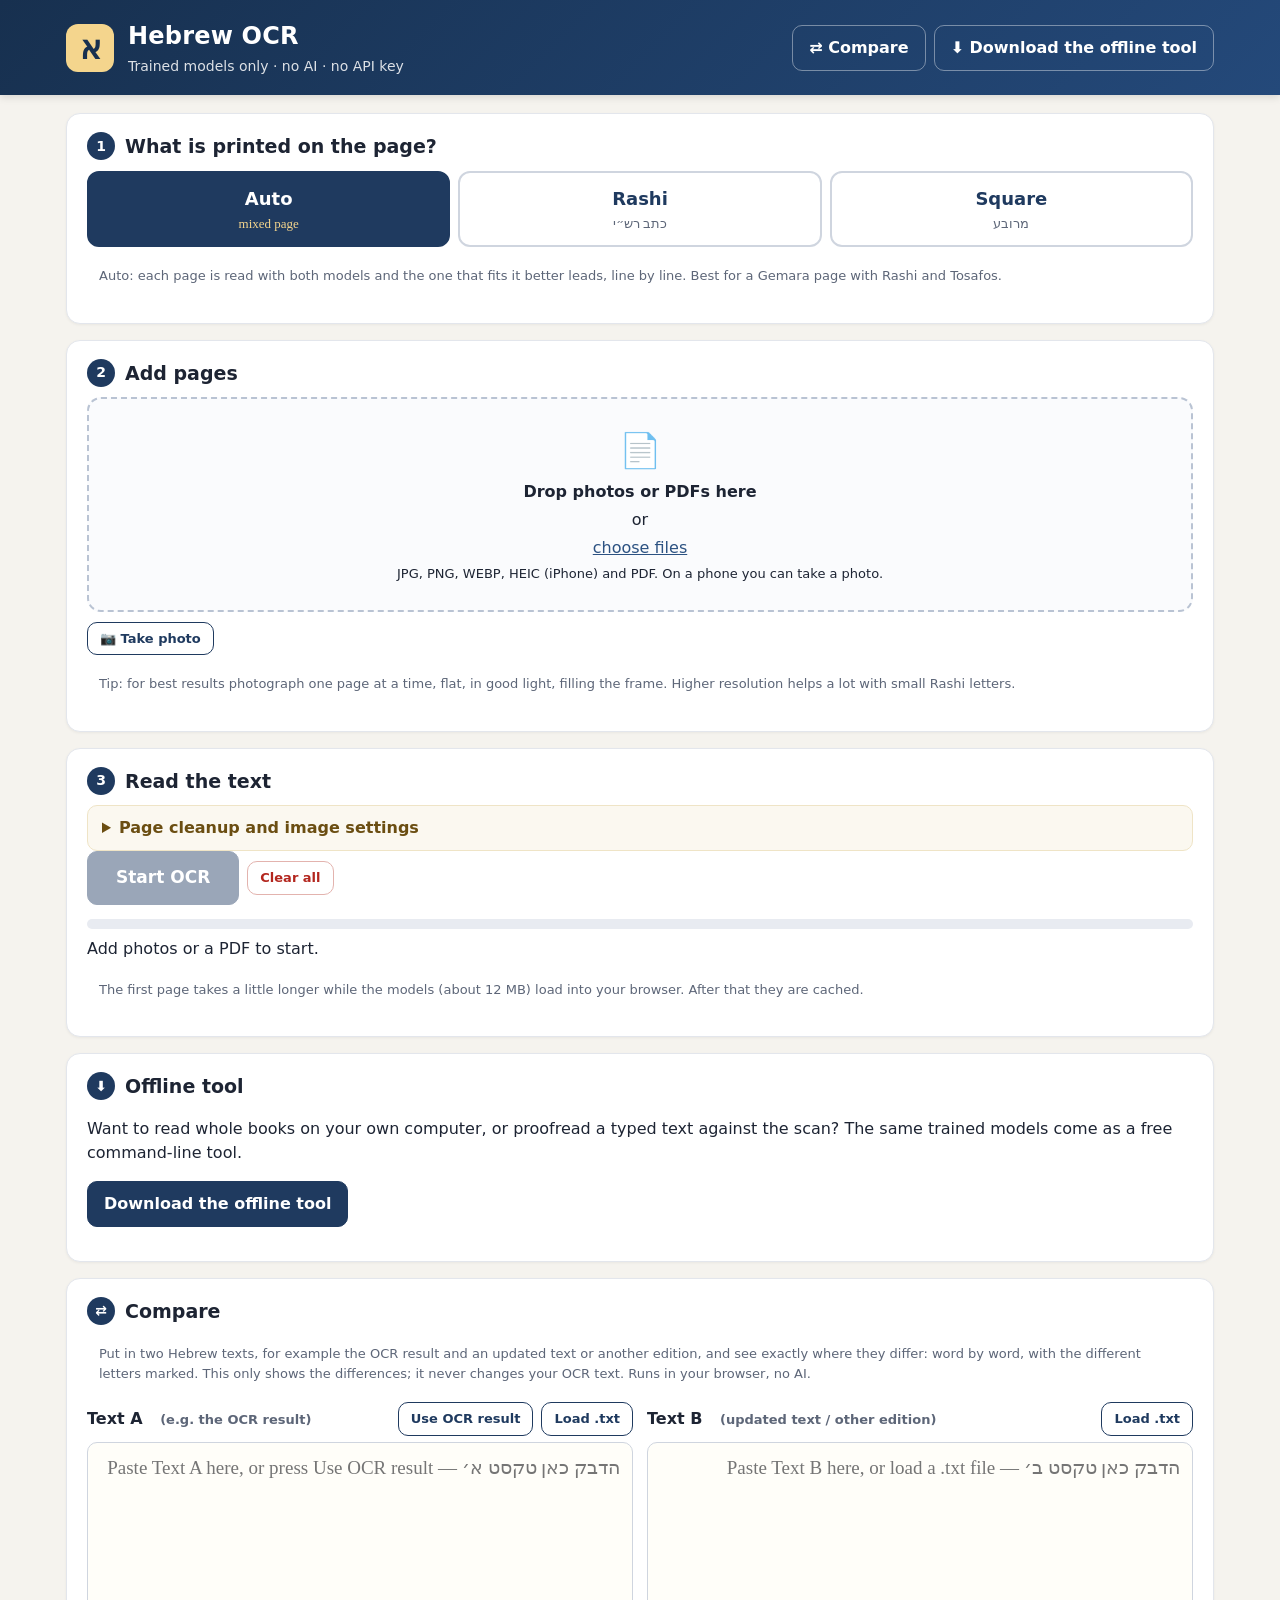
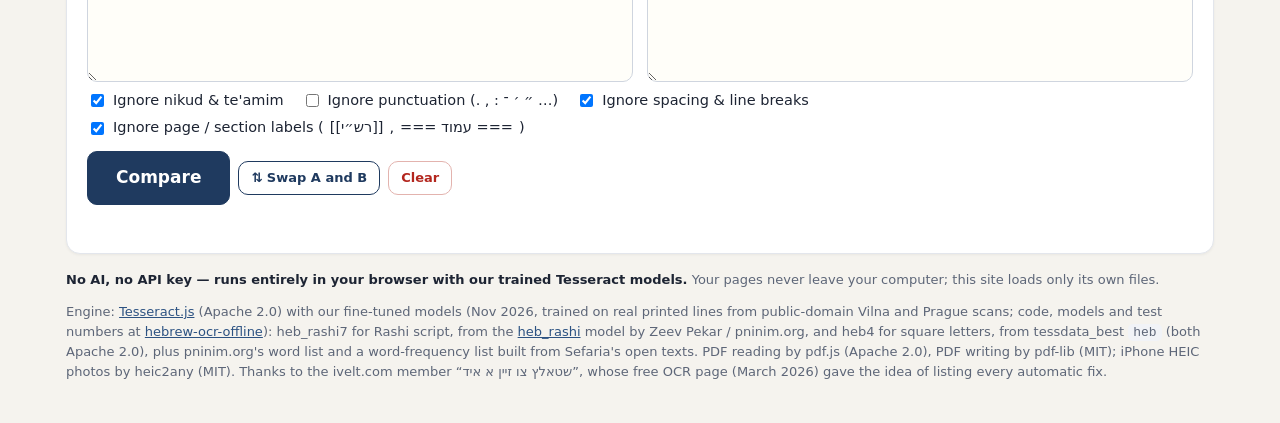
==== commit fff61c97: "v10: compare tool + big PDF" ====
--- a/docs/index.html
+++ b/docs/index.html
@@ -9,13 +9,13 @@
 <meta property="og:description" content="Photo or PDF in, Hebrew text out. Runs entirely in your browser with our trained models. No AI, no API key.">
 <meta name="theme-color" content="#1f3a5f">
 <link rel="icon" href="data:image/svg+xml,%3Csvg xmlns='http://www.w3.org/2000/svg' viewBox='0 0 64 64'%3E%3Crect width='64' height='64' rx='14' fill='%231f3a5f'/%3E%3Ctext x='32' y='46' font-size='38' text-anchor='middle' fill='%23f4d58d' font-family='serif'%3E%D7%90%3C/text%3E%3C/svg%3E">
-<link rel="stylesheet" href="style.css?v=12">
+<link rel="stylesheet" href="style.css?v=13">
 </head>
 <body>
 <header class="top">
   <div class="wrap top-in">
     <div class="brand"><span class="logo">א</span><div><h1>Hebrew OCR</h1><p>Trained models only · no AI · no API key</p></div></div>
-    <a class="ghost btnlink" href="offline.html">⬇ Download the offline tool</a>
+    <div class="row"><a class="ghost btnlink" href="#compareCard">⇄ Compare</a><a class="ghost btnlink" href="offline.html">⬇ Download the offline tool</a></div>
   </div>
 </header>
 
@@ -76,6 +76,7 @@
   <section id="resultsCard" class="card hidden">
     <div class="step-h between"><div class="row"><span class="num">✓</span><h2>Text</h2></div>
       <div class="row wrap-row">
+        <button id="btnCompareOcr" class="ghost small" title="Compare this text with another text or edition">⇄ Compare with another text</button>
         <button id="btnCopyAll" class="ghost small">Copy all</button>
         <button id="btnTxt" class="ghost small">Download .txt</button>
         <button id="btnDocx" class="primary small">Download Word (.docx)</button>
@@ -96,6 +97,46 @@
     <p>Want to read whole books on your own computer, or proofread a typed text against the scan? The same trained models come as a free command-line tool.</p>
     <p><a class="primary btnlink" href="offline.html">Download the offline tool</a></p>
   </section>
+
+  <!-- COMPARE (v13, at the bottom) -->
+  <section class="card" id="compareCard">
+    <div class="step-h"><span class="num">⇄</span><h2>Compare</h2></div>
+    <p class="muted small">Put in two Hebrew texts, for example the OCR result and an updated text or another edition, and see exactly where they differ: word by word, with the different letters marked. This only shows the differences; it never changes your OCR text. Runs in your browser, no AI.</p>
+    <div class="cmp-in">
+      <div class="cmp-box">
+        <div class="row between wrap-row"><b>Text A <span class="muted small">(e.g. the OCR result)</span></b>
+          <span class="row wrap-row"><button id="cmpUseOcr" class="ghost small" type="button">Use OCR result</button><label class="ghost small camera filebtn"><input id="cmpFileA" type="file" accept=".txt,text/plain">Load .txt</label></span></div>
+        <textarea id="cmpA" class="cmp-ta" dir="rtl" lang="he" spellcheck="false" placeholder="הדבק כאן טקסט א׳ — Paste Text A here, or press Use OCR result"></textarea>
+      </div>
+      <div class="cmp-box">
+        <div class="row between wrap-row"><b>Text B <span class="muted small">(updated text / other edition)</span></b>
+          <span class="row wrap-row"><label class="ghost small camera filebtn"><input id="cmpFileB" type="file" accept=".txt,text/plain">Load .txt</label></span></div>
+        <textarea id="cmpB" class="cmp-ta" dir="rtl" lang="he" spellcheck="false" placeholder="הדבק כאן טקסט ב׳ — Paste Text B here, or load a .txt file"></textarea>
+      </div>
+    </div>
+    <div class="cmp-opts">
+      <label class="chk"><input type="checkbox" id="cmpNikud" checked> Ignore nikud &amp; te'amim</label>
+      <label class="chk"><input type="checkbox" id="cmpPunct"> Ignore punctuation (. , : ״ ׳ ־ …)</label>
+      <label class="chk"><input type="checkbox" id="cmpSpace" checked> Ignore spacing &amp; line breaks</label>
+      <label class="chk"><input type="checkbox" id="cmpLabels" checked> Ignore page / section labels (<bdi dir="rtl">[[רש״י]]</bdi>, <bdi dir="rtl">=== עמוד ===</bdi>)</label>
+    </div>
+    <div class="row wrap-row">
+      <button id="cmpRun" class="primary big" type="button">Compare</button>
+      <button id="cmpSwap" class="ghost small" type="button">⇅ Swap A and B</button>
+      <button id="cmpClear" class="ghost small danger" type="button">Clear</button>
+    </div>
+    <p id="cmpMsg" class="msg" role="status"></p>
+    <div id="cmpResult" class="hidden">
+      <p id="cmpSummary" class="cmp-sum"></p>
+      <div class="cmp-bar">
+        <div class="row"><button id="cmpPrev" class="ghost small" type="button" aria-label="Previous difference">▲ Previous</button><span id="cmpPos" class="muted small"></span><button id="cmpNext" class="primary small" type="button" aria-label="Next difference">Next ▼</button></div>
+        <div class="row wrap-row"><button id="cmpHtml" class="ghost small" type="button">Download report (.html)</button><button id="cmpTxt" class="ghost small" type="button">Download report (.txt)</button></div>
+      </div>
+      <div class="legend small"><del>removed: only in A</del> <ins>added: in B</ins> <span class="muted">Darker letters = the exact letters that differ. Tap a difference to select it.</span></div>
+      <div id="cmpOut" class="cmp-out" dir="rtl" lang="he"></div>
+      <details id="cmpListBox" class="howto" open><summary>List of differences (tap one to jump to it)</summary><ol id="cmpList" class="cmp-list"></ol></details>
+    </div>
+  </section>
 </main>
 
 <footer class="wrap foot">
@@ -104,6 +145,7 @@
 </footer>
 
 <dialog id="zoom"><img id="zoomImg" alt="Page"><button id="zoomClose" class="primary small">Close</button></dialog>
-<script type="module" src="app.js?v=12"></script>
+<script type="module" src="app.js?v=13"></script>
+<script type="module" src="compare.js?v=13"></script>
 </body>
 </html>
--- a/docs/style.css
+++ b/docs/style.css
@@ -114,3 +114,35 @@
 .top .btnlink:hover{background:#ffffff1a}
 .foot b{color:var(--ink)}
 @media (max-width:760px){.top-in{flex-wrap:wrap}.top .btnlink{padding:7px 10px;font-size:14px}.seg button{font-size:16px;padding:10px 4px}}
+
+/* v13: compare tool (bottom of page) */
+.cmp-in{display:grid;grid-template-columns:1fr 1fr;gap:14px;margin:8px 0}
+.cmp-box{display:flex;flex-direction:column;gap:6px;min-width:0}
+.cmp-ta{width:100%;height:240px;resize:vertical;border:1px solid #cfd5df;border-radius:10px;padding:10px 12px;font:19px/1.6 var(--heb);direction:rtl;text-align:right;background:#fffef9;color:#1a1a1a}
+.filebtn{margin-top:0;cursor:pointer}.filebtn input{display:none}
+.cmp-opts{display:flex;flex-wrap:wrap;gap:6px 18px;margin:6px 0 12px;font-size:14.5px}
+.cmp-opts label{display:flex;align-items:center;gap:6px}
+.cmp-sum{background:#f7f9fc;border:1px solid var(--line);border-radius:10px;padding:10px 12px;margin:10px 0}
+.cmp-bar{display:flex;justify-content:space-between;align-items:center;flex-wrap:wrap;gap:8px;position:sticky;top:0;z-index:2;background:#fff;padding:8px 0;border-bottom:1px solid var(--line);margin-bottom:8px}
+#cmpPos{min-width:56px;text-align:center}
+.legend{margin:4px 0 8px;display:flex;flex-wrap:wrap;gap:8px;align-items:center}
+.cmp-out{font:21px/1.9 var(--heb);direction:rtl;text-align:right;background:#fffef9;border:1px solid #cfd5df;border-radius:10px;padding:14px 16px;max-height:70vh;overflow:auto;overflow-wrap:anywhere}
+.cmp-out del,.legend del{background:#fde2e0;color:#8f1d16;text-decoration:line-through;text-decoration-thickness:1px;border-radius:4px;padding:0 2px}
+.cmp-out ins,.legend ins{background:#dcf2e3;color:#145c32;text-decoration:none;border-radius:4px;padding:0 2px}
+.cmp-out del b{background:#f5a29a;color:#5c0d08;font-weight:700}
+.cmp-out ins b{background:#86d3a0;color:#073d1f;font-weight:700}
+.cmp-out .hunk{border-radius:6px;cursor:pointer;scroll-margin:90px}
+.cmp-out .hunk.cur{outline:3px solid var(--gold);outline-offset:1px;background:#fff6dc}
+.cmp-out .sp{border-bottom:1px dotted #9aa6b8}
+.cmp-out .br{font-size:.8em}
+.cmp-list{margin:6px 0 0;padding-inline-start:0;list-style:none;max-height:16rem;overflow:auto}
+.cmp-list li{display:flex;gap:8px;align-items:baseline;padding:4px 6px;border-radius:6px;cursor:pointer;flex-wrap:wrap}
+.cmp-list li:hover,.cmp-list li.cur{background:#fff6dc}
+.cmp-list .n{color:var(--muted);font-size:12px;min-width:2em}
+.cmp-list bdi{font:18px/1.4 var(--heb)}.cmp-list .a{color:#8f1d16}.cmp-list .b{color:#145c32}.cmp-list .arr{color:var(--muted)}
+@media (max-width:760px){
+  .cmp-in{grid-template-columns:1fr}
+  .cmp-ta{height:170px;font-size:18px}
+  .cmp-out{font-size:19px;max-height:60vh;padding:10px 12px}
+}
+.legend del{text-decoration:none}
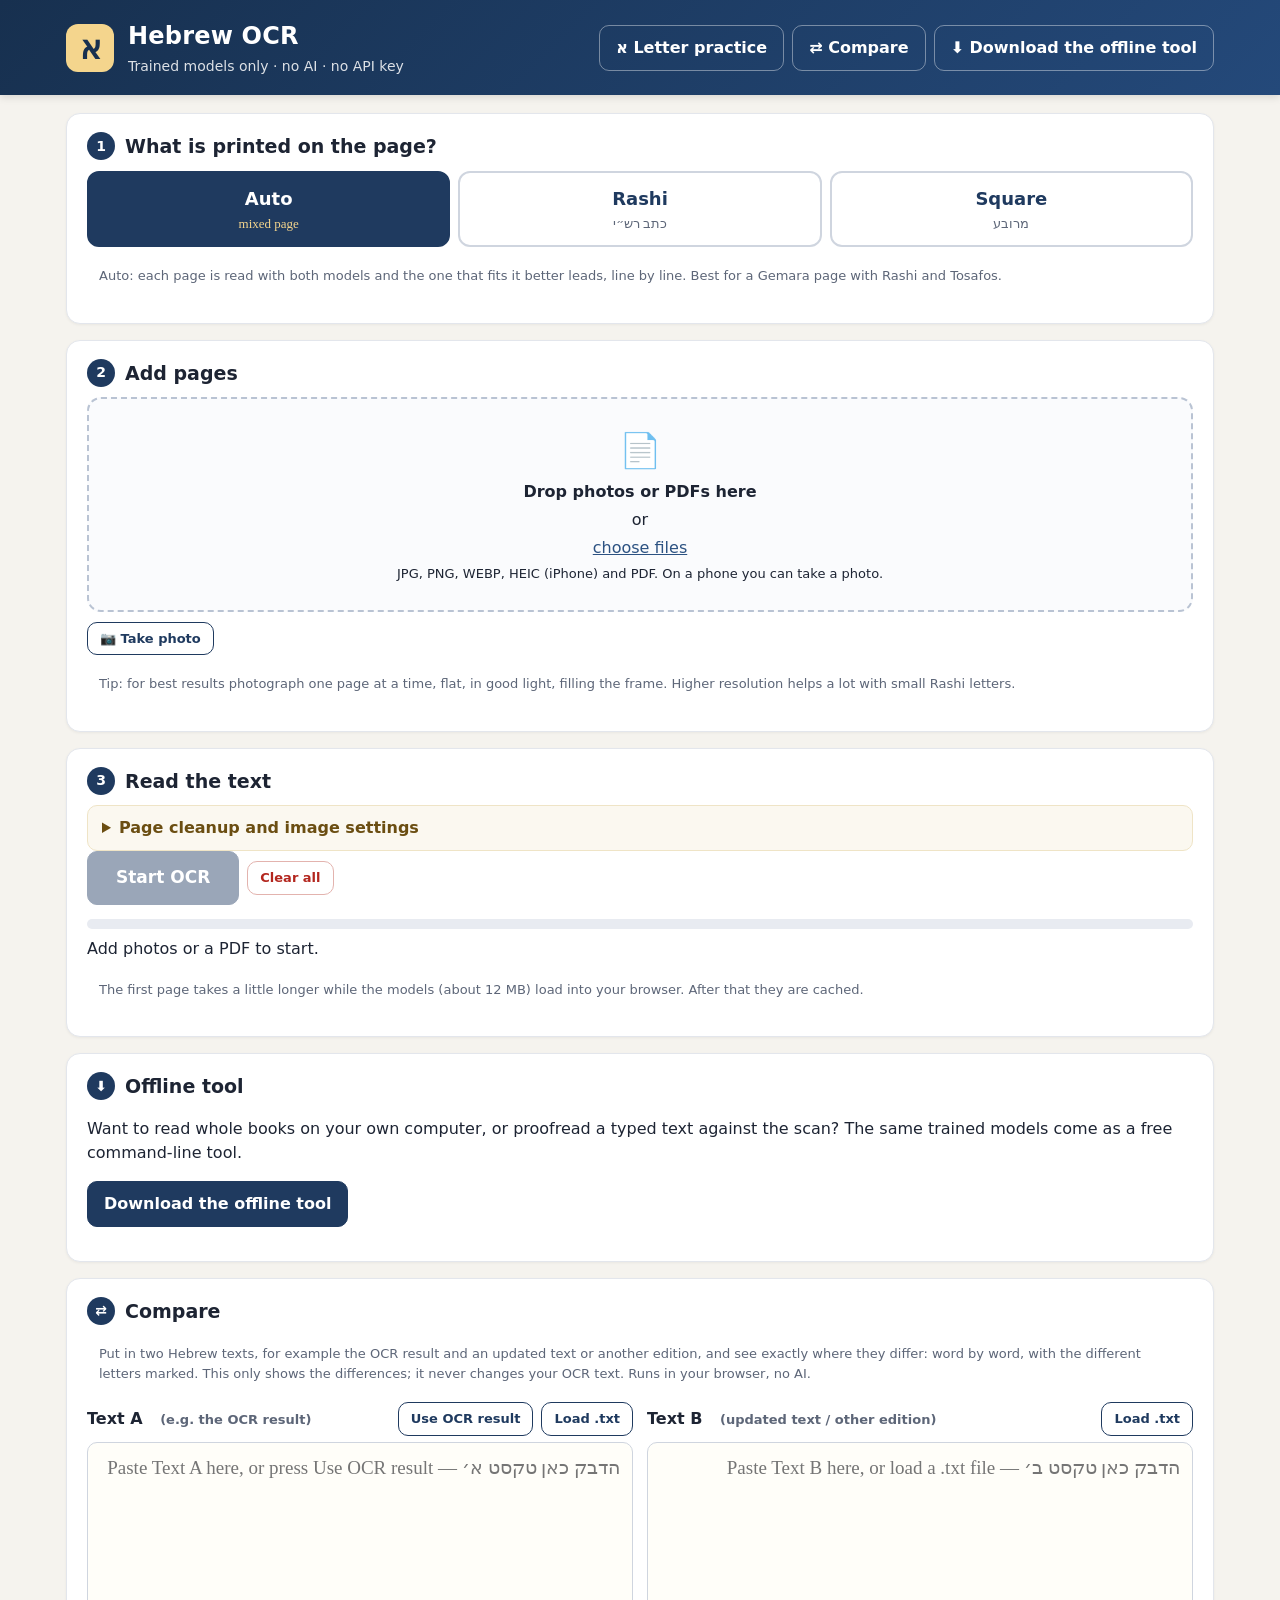
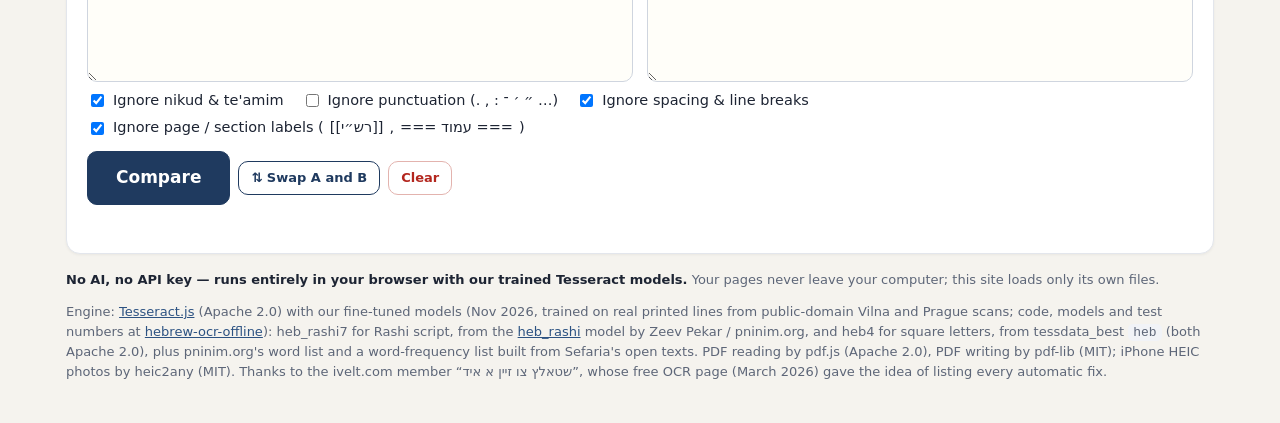
==== commit fa78ff23: "Add offline letter training prototype for preview" ====
--- a/docs/index.html
+++ b/docs/index.html
@@ -9,13 +9,13 @@
 <meta property="og:description" content="Photo or PDF in, Hebrew text out. Runs entirely in your browser with our trained models. No AI, no API key.">
 <meta name="theme-color" content="#1f3a5f">
 <link rel="icon" href="data:image/svg+xml,%3Csvg xmlns='http://www.w3.org/2000/svg' viewBox='0 0 64 64'%3E%3Crect width='64' height='64' rx='14' fill='%231f3a5f'/%3E%3Ctext x='32' y='46' font-size='38' text-anchor='middle' fill='%23f4d58d' font-family='serif'%3E%D7%90%3C/text%3E%3C/svg%3E">
-<link rel="stylesheet" href="style.css?v=13">
+<link rel="stylesheet" href="style.css?v=14">
 </head>
 <body>
 <header class="top">
   <div class="wrap top-in">
     <div class="brand"><span class="logo">א</span><div><h1>Hebrew OCR</h1><p>Trained models only · no AI · no API key</p></div></div>
-    <div class="row"><a class="ghost btnlink" href="#compareCard">⇄ Compare</a><a class="ghost btnlink" href="offline.html">⬇ Download the offline tool</a></div>
+    <div class="row"><a class="ghost btnlink" href="letter-training.html">א Letter practice</a><a class="ghost btnlink" href="#compareCard">⇄ Compare</a><a class="ghost btnlink" href="offline.html">⬇ Download the offline tool</a></div>
   </div>
 </header>
 
@@ -145,7 +145,7 @@
 </footer>
 
 <dialog id="zoom"><img id="zoomImg" alt="Page"><button id="zoomClose" class="primary small">Close</button></dialog>
-<script type="module" src="app.js?v=13"></script>
-<script type="module" src="compare.js?v=13"></script>
+<script type="module" src="app.js?v=14"></script>
+<script type="module" src="compare.js?v=14"></script>
 </body>
 </html>
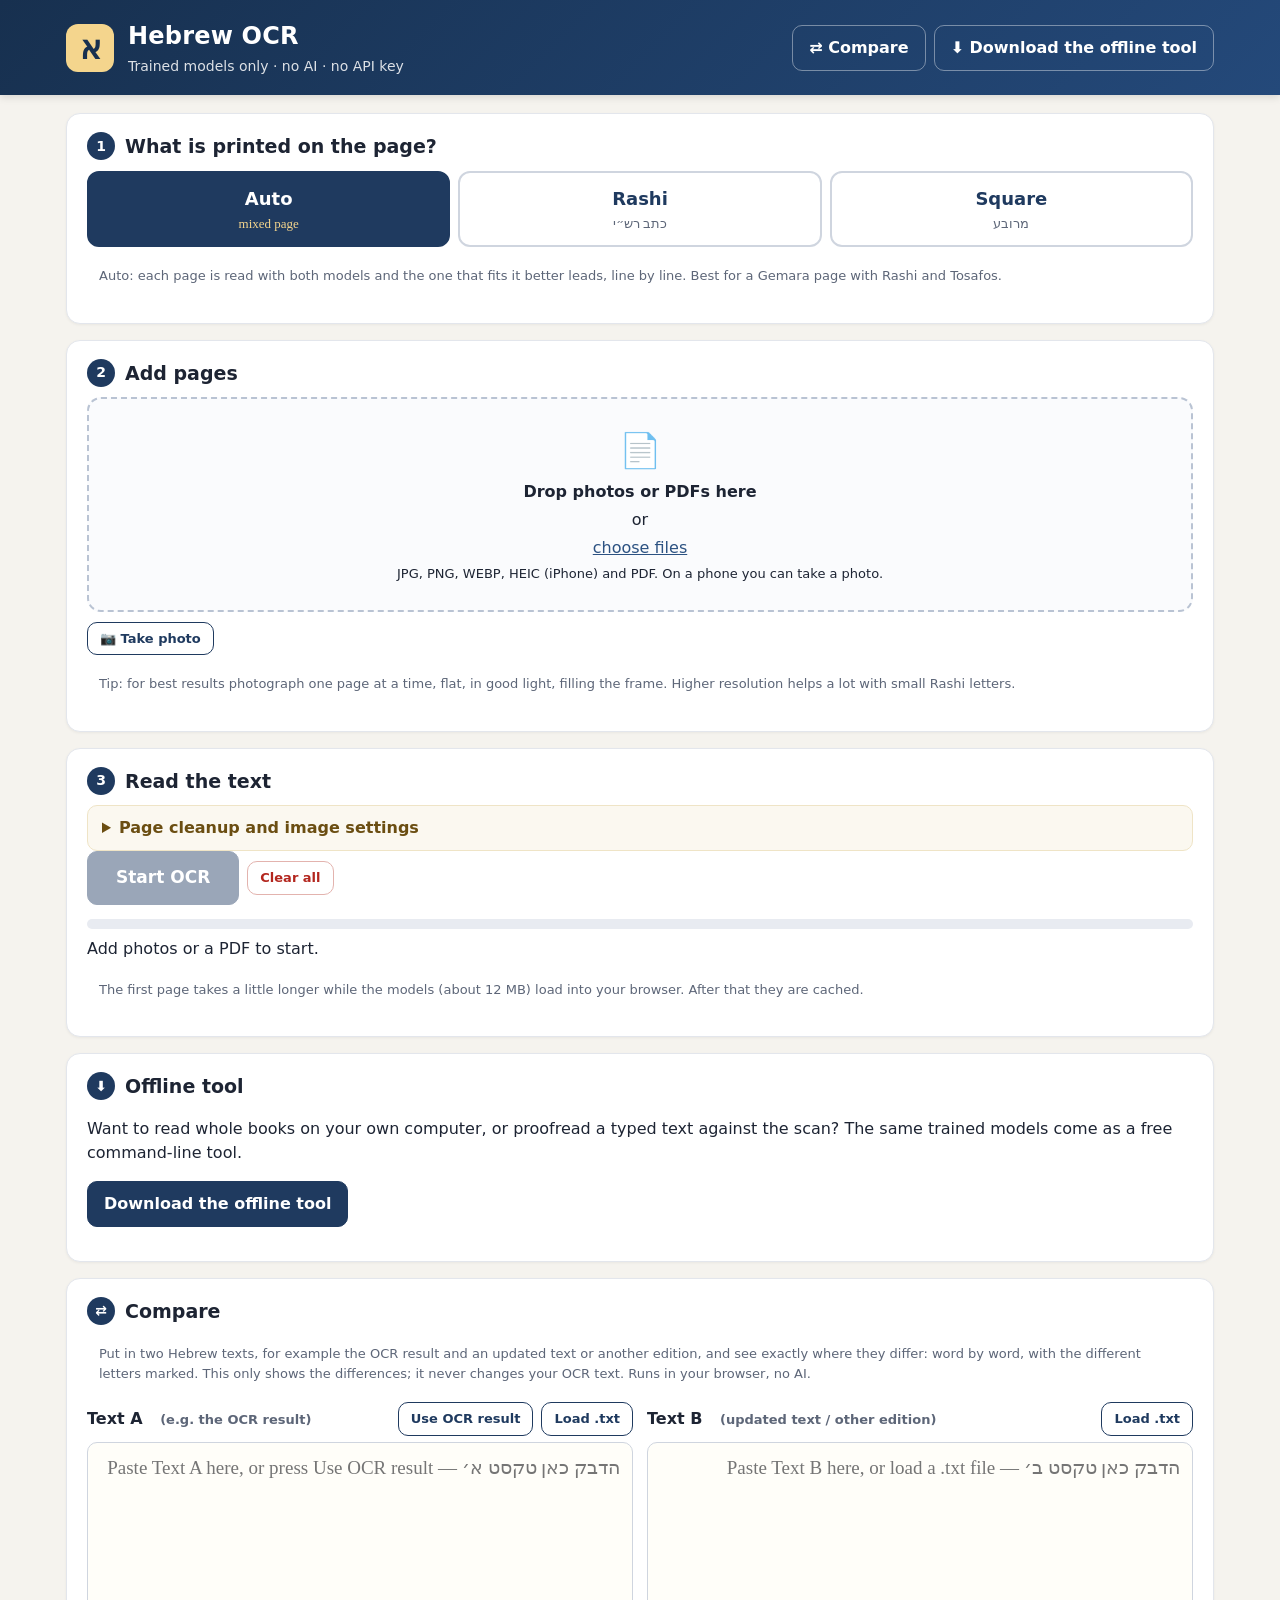
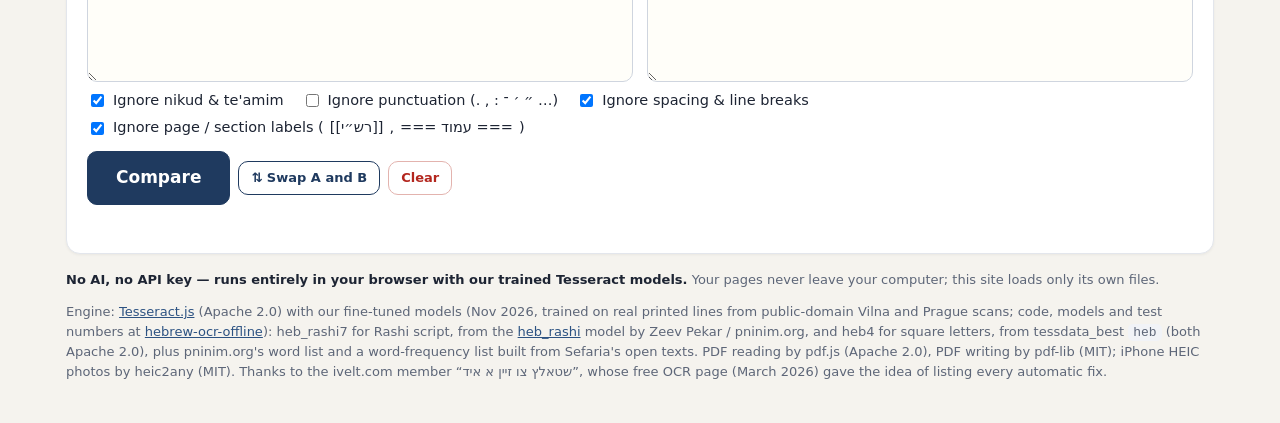
==== commit 47f10c08: "Put the uploaded OCR files in their application directories" ====
--- a/docs/index.html
+++ b/docs/index.html
@@ -9,13 +9,13 @@
 <meta property="og:description" content="Photo or PDF in, Hebrew text out. Runs entirely in your browser with our trained models. No AI, no API key.">
 <meta name="theme-color" content="#1f3a5f">
 <link rel="icon" href="data:image/svg+xml,%3Csvg xmlns='http://www.w3.org/2000/svg' viewBox='0 0 64 64'%3E%3Crect width='64' height='64' rx='14' fill='%231f3a5f'/%3E%3Ctext x='32' y='46' font-size='38' text-anchor='middle' fill='%23f4d58d' font-family='serif'%3E%D7%90%3C/text%3E%3C/svg%3E">
-<link rel="stylesheet" href="style.css?v=14">
+<link rel="stylesheet" href="style.css?v=15">
 </head>
 <body>
 <header class="top">
   <div class="wrap top-in">
     <div class="brand"><span class="logo">א</span><div><h1>Hebrew OCR</h1><p>Trained models only · no AI · no API key</p></div></div>
-    <div class="row"><a class="ghost btnlink" href="letter-training.html">א Letter practice</a><a class="ghost btnlink" href="#compareCard">⇄ Compare</a><a class="ghost btnlink" href="offline.html">⬇ Download the offline tool</a></div>
+    <div class="row"><a class="ghost btnlink" href="#compareCard">⇄ Compare</a><a class="ghost btnlink" href="offline.html">⬇ Download the offline tool</a></div>
   </div>
 </header>
 
@@ -144,8 +144,27 @@
   <p>Engine: <a href="https://github.com/naptha/tesseract.js" target="_blank" rel="noopener">Tesseract.js</a> (Apache 2.0) with our fine-tuned models (Nov 2026, trained on real printed lines from public-domain Vilna and Prague scans; code, models and test numbers at <a href="https://github.com/boro11204/hebrew-ocr-offline" target="_blank" rel="noopener">hebrew-ocr-offline</a>): heb_rashi7 for Rashi script, from the <a href="https://gitlab.com/pninim.org/tessdata_heb_rashi" target="_blank" rel="noopener">heb_rashi</a> model by Zeev Pekar / pninim.org, and heb4 for square letters, from tessdata_best <code>heb</code> (both Apache 2.0), plus pninim.org's word list and a word-frequency list built from Sefaria's open texts. PDF reading by pdf.js (Apache 2.0), PDF writing by pdf-lib (MIT); iPhone HEIC photos by heic2any (MIT). Thanks to the ivelt.com member “שטאלץ צו זיין א איד”, whose free OCR page (March 2026) gave the idea of listing every automatic fix.</p>
 </footer>
 
+<dialog id="regionDialog" aria-labelledby="regionTitle">
+  <h2 id="regionTitle">Reading regions</h2>
+  <p id="regionPage"></p>
+  <p>Choose the type of text, then drag a box around one block. Boxes are read in numbered order. Leave the list empty to read the whole page. Searchable PDF exports one page per selected box.</p>
+  <label>Next region <select id="regionType"><option value="auto">Use page script</option><option value="gemara">Gemara · square</option><option value="rashi">Rashi</option><option value="tosafos">Tosafos · Rashi script</option></select></label>
+  <div id="regionStage"><img id="regionImage" alt="Source page for drawing reading regions" draggable="false"><div id="regionBoxes"></div></div>
+  <details><summary>Enter box coordinates</summary>
+    <form id="regionCoords">
+      <label>Left % <input name="left" type="number" min="0" max="100" step="any" required></label>
+      <label>Top % <input name="top" type="number" min="0" max="100" step="any" required></label>
+      <label>Right % <input name="right" type="number" min="0" max="100" step="any" required></label>
+      <label>Bottom % <input name="bottom" type="number" min="0" max="100" step="any" required></label>
+      <button class="ghost small">Add box</button>
+    </form>
+  </details>
+  <p id="regionMsg" role="status"></p>
+  <ol id="regionOrder" aria-label="Reading order"></ol>
+  <div class="row"><button id="regionSave" class="primary">Save regions</button><button id="regionCancel" class="ghost">Cancel</button></div>
+</dialog>
 <dialog id="zoom"><img id="zoomImg" alt="Page"><button id="zoomClose" class="primary small">Close</button></dialog>
-<script type="module" src="app.js?v=14"></script>
+<script type="module" src="app.js?v=15"></script>
 <script type="module" src="compare.js?v=14"></script>
 </body>
 </html>
--- a/docs/style.css
+++ b/docs/style.css
@@ -146,3 +146,19 @@
   .cmp-out{font-size:19px;max-height:60vh;padding:10px 12px}
 }
 .legend del{text-decoration:none}
+
+.thumb .regions{width:100%;border:0;border-top:1px solid var(--line);border-radius:0;padding:4px 2px;background:#f4f7fb;color:var(--brand);font-size:12px}
+#regionDialog{width:min(900px,96vw);max-height:94vh;border:1px solid var(--line);border-radius:12px;padding:18px;color:var(--ink)}
+#regionDialog::backdrop{background:#121922aa}
+#regionDialog h2,#regionPage{margin:0}
+#regionStage{position:relative;width:fit-content;max-width:100%;margin:10px auto;cursor:crosshair;touch-action:none;user-select:none}
+#regionImage{display:block;max-width:100%;max-height:68vh;width:auto;height:auto}
+#regionBoxes{position:absolute;inset:0;pointer-events:none}
+.region-box{position:absolute;border:2px solid #184d99;background:#4c9cff20;box-shadow:0 0 0 1px white inset;text-align:left}
+.region-box b{vertical-align:top;background:#184d99;color:white;padding:0 4px;font:600 13px/1.4 system-ui}
+#regionOrder li{padding:3px 0}
+#regionOrder button{margin-inline-start:6px}
+#regionCoords{display:flex;align-items:end;gap:8px;flex-wrap:wrap}
+#regionCoords label{display:grid}
+#regionCoords input{width:5em}
+#regionMsg:empty{display:none}
